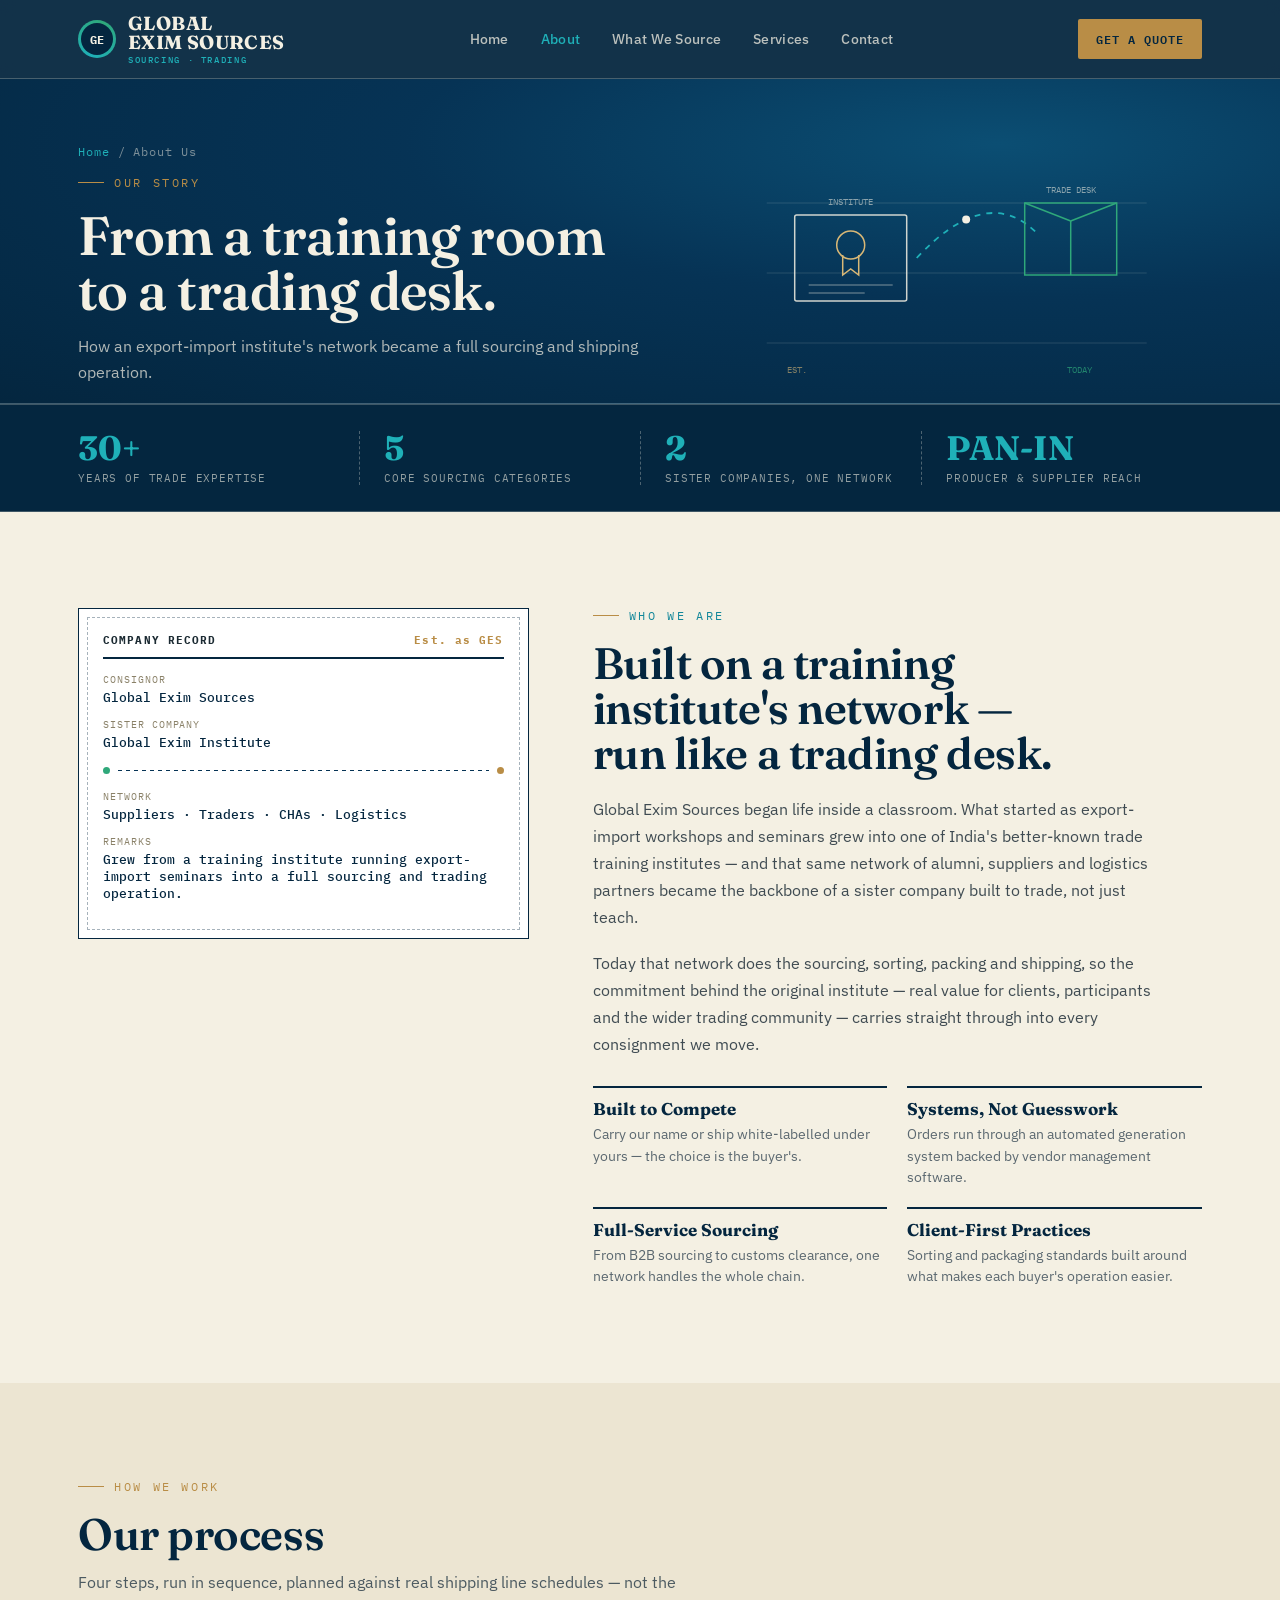
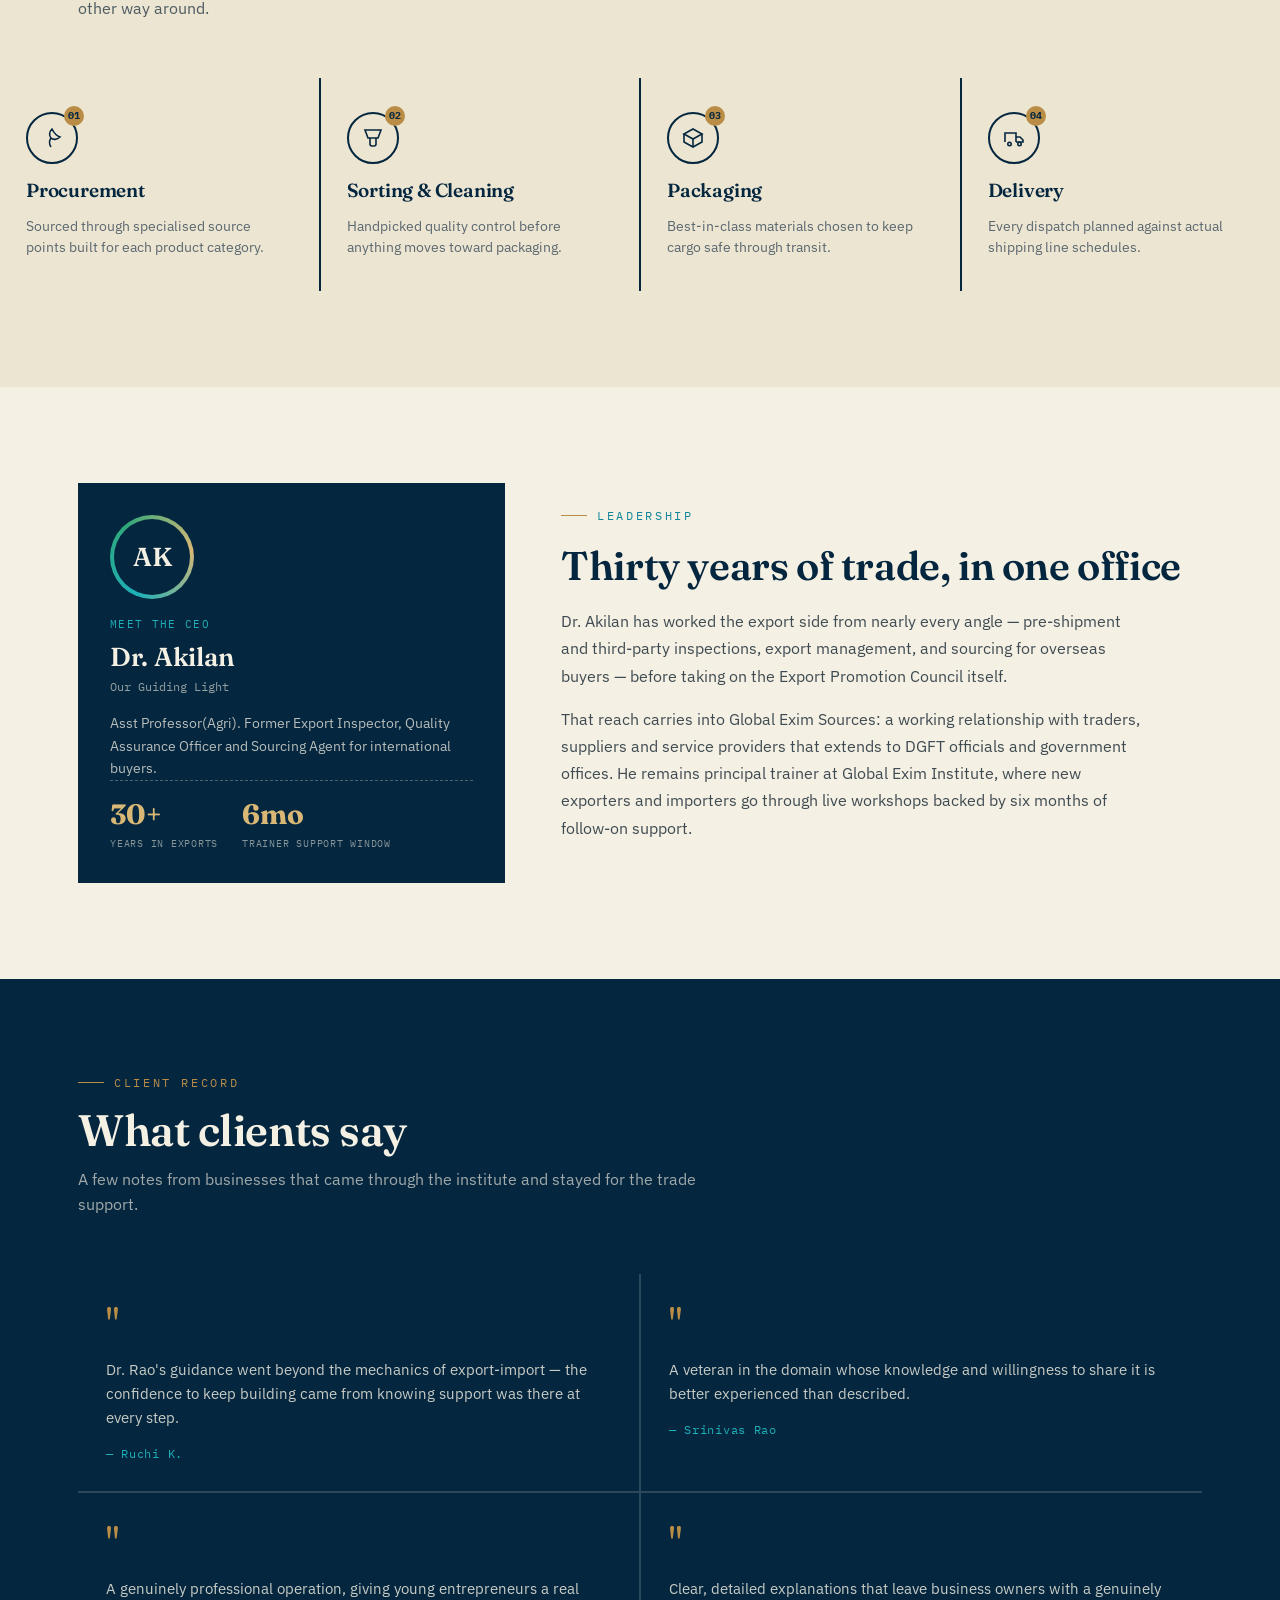
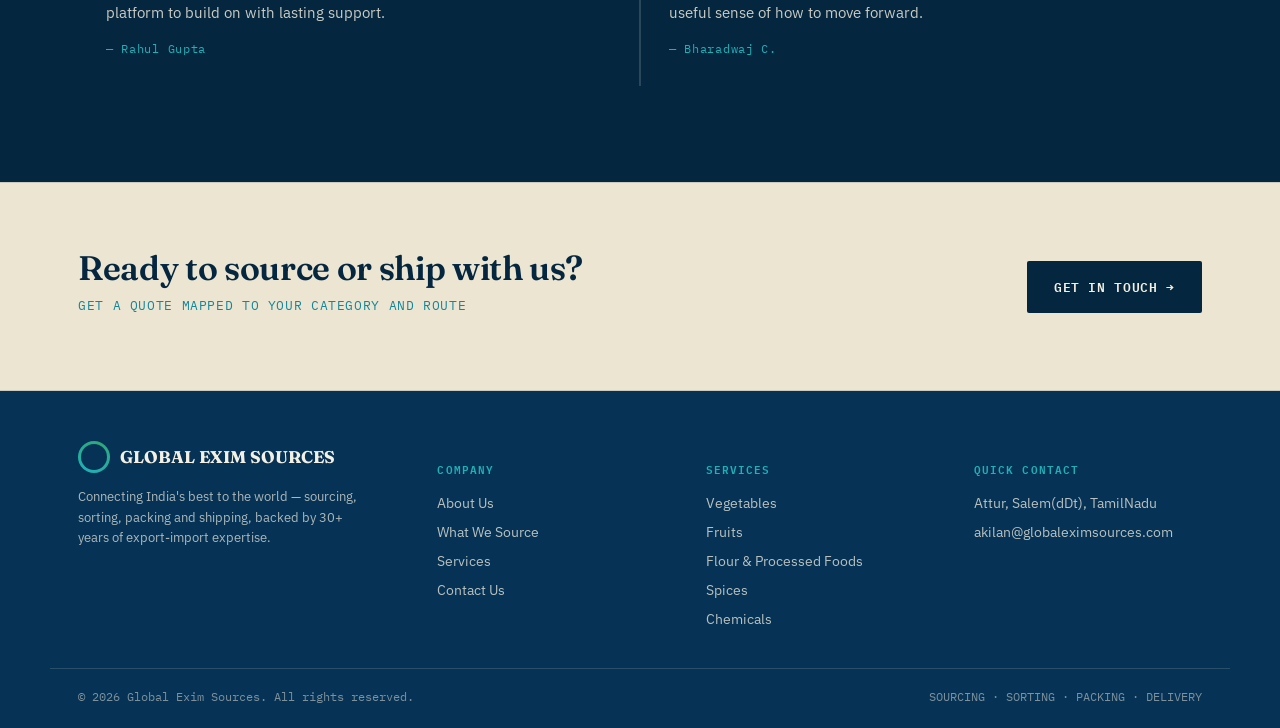
==== about.html @ b6f18cbf "NewPage WIth About Us" ====
<!DOCTYPE html>
<html lang="en">
<head>
<meta charset="UTF-8">
<meta name="viewport" content="width=device-width, initial-scale=1.0">
<title>About Us — Global Exim Sources</title>
<meta name="description" content="Global Exim Sources grew from an export-import training institute into a full sourcing and trading operation, led by Dr. Akilan.">
<link rel="icon" type="image/svg+xml" href="favicon.svg">
<link rel="preconnect" href="https://fonts.googleapis.com">
<link rel="preconnect" href="https://fonts.gstatic.com" crossorigin>
<link href="https://fonts.googleapis.com/css2?family=Fraunces:opsz,wght@9..144,500;9..144,600;9..144,700;9..144,800&family=IBM+Plex+Mono:wght@400;500;600&family=IBM+Plex+Sans:wght@400;500;600;700&display=swap" rel="stylesheet">
<link rel="stylesheet" href="style.css">
</head>
<body>

<header>
  <div class="nav">
    <a href="index.html" class="brand">
      <span class="mark"><span>GE</span></span>
      <span class="word">GLOBAL<br>EXIM SOURCES<span>Sourcing · Trading</span></span>
    </a>
    <nav class="links">
      <a href="index.html">Home</a>
      <a href="about.html" class="active">About</a>
      <a href="index.html#source">What We Source</a>
      <a href="index.html#services">Services</a>
      <a href="index.html#contact">Contact</a>
    </nav>
    <a href="index.html#contact" class="nav-cta">Get a Quote</a>
    <button class="burger" aria-label="Open menu" onclick="document.querySelector('nav.links').classList.toggle('open')">
      <span></span><span></span><span></span>
    </button>
  </div>
</header>

<section class="page-header">
  <div class="wrap">
    <div>
      <div class="crumb reveal"><a href="index.html">Home</a> / About Us</div>
      <div class="eyebrow reveal">OUR STORY</div>
      <h1 class="reveal">From a training room<br>to a trading desk.</h1>
      <p class="reveal">How an export-import institute's network became a full sourcing and shipping operation.</p>
    </div>
    <div class="page-visual reveal" style="animation-delay:.1s">
      <svg viewBox="0 0 380 260" xmlns="http://www.w3.org/2000/svg" role="img" aria-label="Illustration of an institute certificate connecting to a trade shipment">
        <g stroke="rgba(244,240,227,0.14)" stroke-width="1">
          <line x1="0" y1="60" x2="380" y2="60"/><line x1="0" y1="130" x2="380" y2="130"/><line x1="0" y1="200" x2="380" y2="200"/>
        </g>
        <!-- certificate / institute -->
        <g transform="translate(28,72)">
          <rect x="0" y="0" width="112" height="86" rx="2" fill="none" stroke="#f4f0e3" stroke-width="1.5" opacity="0.85"/>
          <circle cx="56" cy="30" r="14" fill="none" stroke="#d9b876" stroke-width="1.5"/>
          <path d="M48 40 L48 60 L56 54 L64 60 L64 40" fill="none" stroke="#d9b876" stroke-width="1.5"/>
          <line x1="14" y1="70" x2="98" y2="70" stroke="#f4f0e3" stroke-width="1" opacity="0.5"/>
          <line x1="14" y1="78" x2="70" y2="78" stroke="#f4f0e3" stroke-width="1" opacity="0.5"/>
          <text x="56" y="-10" text-anchor="middle" fill="rgba(244,240,227,0.55)" font-family="IBM Plex Mono" font-size="9">INSTITUTE</text>
        </g>
        <!-- route -->
        <path class="route-arc" d="M 150 115 Q 220 40 270 90" fill="none" stroke="#1fb0b8" stroke-width="1.8"/>
        <circle r="4" fill="#f4f0e3">
          <animateMotion dur="5s" repeatCount="indefinite" path="M 150 115 Q 220 40 270 90"/>
        </circle>
        <!-- crate / trade desk -->
        <g transform="translate(258,60)">
          <rect x="0" y="0" width="92" height="72" fill="none" stroke="#2fa87a" stroke-width="1.5"/>
          <line x1="0" y1="0" x2="46" y2="18" stroke="#2fa87a" stroke-width="1.5"/>
          <line x1="92" y1="0" x2="46" y2="18" stroke="#2fa87a" stroke-width="1.5"/>
          <line x1="46" y1="18" x2="46" y2="72" stroke="#2fa87a" stroke-width="1.5"/>
          <text x="46" y="-10" text-anchor="middle" fill="rgba(244,240,227,0.55)" font-family="IBM Plex Mono" font-size="9">TRADE DESK</text>
        </g>
        <text x="20" y="230" fill="rgba(217,184,118,0.6)" font-family="IBM Plex Mono" font-size="9">EST.</text>
        <text x="300" y="230" fill="rgba(47,168,122,0.7)" font-family="IBM Plex Mono" font-size="9">TODAY</text>
      </svg>
    </div>
  </div>
</section>

<div class="strip">
  <div class="wrap">
    <div class="item"><div class="num">30+</div><div class="label">Years of Trade Expertise</div></div>
    <div class="item"><div class="num">5</div><div class="label">Core Sourcing Categories</div></div>
    <div class="item"><div class="num">2</div><div class="label">Sister Companies, One Network</div></div>
    <div class="item"><div class="num">PAN-IN</div><div class="label">Producer &amp; Supplier Reach</div></div>
  </div>
</div>

<section class="about" id="about">
  <div class="wrap">
    <div class="waybill reveal">
      <div class="wb-top"><b>COMPANY RECORD</b><b class="no">Est. as GES</b></div>
      <div class="field"><label>Consignor</label><div class="val">Global Exim Sources</div></div>
      <div class="field"><label>Sister Company</label><div class="val">Global Exim Institute</div></div>
      <div class="route-line"><span class="dot"></span><span class="dash"></span><span class="dot" style="background:var(--brass)"></span></div>
      <div class="field"><label>Network</label><div class="val">Suppliers · Traders · CHAs · Logistics</div></div>
      <div class="field"><label>Remarks</label><div class="val">Grew from a training institute running export-import seminars into a full sourcing and trading operation.</div></div>
    </div>

    <div class="about-copy reveal" style="animation-delay:.1s">
      <div class="eyebrow" style="color:var(--teal)">WHO WE ARE</div>
      <h2>Built on a training<br>institute's network —<br>run like a trading desk.</h2>
      <p>Global Exim Sources began life inside a classroom. What started as export-import workshops and seminars grew into one of India's better-known trade training institutes — and that same network of alumni, suppliers and logistics partners became the backbone of a sister company built to trade, not just teach.</p>
      <p>Today that network does the sourcing, sorting, packing and shipping, so the commitment behind the original institute — real value for clients, participants and the wider trading community — carries straight through into every consignment we move.</p>
      <ul class="value-list">
        <li><b>Built to Compete</b><span>Carry our name or ship white-labelled under yours — the choice is the buyer's.</span></li>
        <li><b>Systems, Not Guesswork</b><span>Orders run through an automated generation system backed by vendor management software.</span></li>
        <li><b>Full-Service Sourcing</b><span>From B2B sourcing to customs clearance, one network handles the whole chain.</span></li>
        <li><b>Client-First Practices</b><span>Sorting and packaging standards built around what makes each buyer's operation easier.</span></li>
      </ul>
    </div>
  </div>
</section>

<section class="why" id="process">
  <div class="wrap" style="margin-bottom:0;">
    <div class="section-head reveal">
      <div class="eyebrow">HOW WE WORK</div>
      <h2>Our process</h2>
      <p>Four steps, run in sequence, planned against real shipping line schedules — not the other way around.</p>
    </div>
  </div>
  <div class="stamp-grid">
    <div class="stamp-card"><div class="stamp-ring"><svg viewBox="0 0 24 24" fill="none" stroke="currentColor" stroke-width="1.6"><path d="M12 3c-3 3-3 7-1 9 2 2 6 2 9-1-3-1-6-4-8-8z"/><path d="M11 12c-2 3-2 6 0 9"/></svg><span class="step-no">01</span></div><h4>Procurement</h4><p>Sourced through specialised source points built for each product category.</p></div>
    <div class="stamp-card"><div class="stamp-ring"><svg viewBox="0 0 24 24" fill="none" stroke="currentColor" stroke-width="1.6"><path d="M4 4h16l-3 8H7L4 4z"/><path d="M9 12v6a2 2 0 0 0 2 2h2a2 2 0 0 0 2-2v-6"/></svg><span class="step-no">02</span></div><h4>Sorting &amp; Cleaning</h4><p>Handpicked quality control before anything moves toward packaging.</p></div>
    <div class="stamp-card"><div class="stamp-ring"><svg viewBox="0 0 24 24" fill="none" stroke="currentColor" stroke-width="1.6"><path d="M3 8l9-5 9 5-9 5-9-5z"/><path d="M3 8v8l9 5 9-5V8"/><path d="M12 13v8"/></svg><span class="step-no">03</span></div><h4>Packaging</h4><p>Best-in-class materials chosen to keep cargo safe through transit.</p></div>
    <div class="stamp-card"><div class="stamp-ring"><svg viewBox="0 0 24 24" fill="none" stroke="currentColor" stroke-width="1.6"><path d="M3 16V7h11v9"/><path d="M14 11h4l3 3v2h-7"/><circle cx="7.5" cy="18" r="1.7"/><circle cx="17.5" cy="18" r="1.7"/></svg><span class="step-no">04</span></div><h4>Delivery</h4><p>Every dispatch planned against actual shipping line schedules.</p></div>
  </div>
</section>

<section class="leader" id="leadership">
  <div class="wrap">
    <div class="leader-card reveal">
      <div class="leader-avatar"><span>AK</span></div>
      <div class="role">Meet the CEO</div>
      <h3>Dr. Akilan</h3>
      <div class="sub">Our Guiding Light</div>
      <p style="font-size:14px;line-height:1.6;color:rgba(244,240,227,0.75);margin-bottom:0;">Asst Professor(Agri). Former Export Inspector, Quality Assurance Officer and Sourcing Agent for international buyers.</p>
      <div class="stat-row">
        <div><b>30+</b><span>Years in Exports</span></div>
        <div><b>6mo</b><span>Trainer Support Window</span></div>
      </div>
    </div>
    <div class="leader-copy reveal" style="animation-delay:.1s">
      <div class="eyebrow" style="color:var(--teal)">LEADERSHIP</div>
      <h2 style="font-size:clamp(28px,3.4vw,40px);margin-bottom:18px;">Thirty years of trade, in one office</h2>
      <p>Dr. Akilan has worked the export side from nearly every angle — pre-shipment and third-party inspections, export management, and sourcing for overseas buyers — before taking on the Export Promotion Council itself.</p>
      <p>That reach carries into Global Exim Sources: a working relationship with traders, suppliers and service providers that extends to DGFT officials and government offices. He remains principal trainer at Global Exim Institute, where new exporters and importers go through live workshops backed by six months of follow-on support.</p>
    </div>
  </div>
</section>

<section class="testimonials">
  <div class="wrap">
    <div class="section-head reveal">
      <div class="eyebrow">CLIENT RECORD</div>
      <h2>What clients say</h2>
      <p>A few notes from businesses that came through the institute and stayed for the trade support.</p>
    </div>
    <div class="testi-grid">
      <div class="testi-card reveal">
        <div class="quote-mark">"</div>
        <p>Dr. Rao's guidance went beyond the mechanics of export-import — the confidence to keep building came from knowing support was there at every step.</p>
        <div class="who">— Ruchi K.</div>
      </div>
      <div class="testi-card reveal" style="animation-delay:.05s">
        <div class="quote-mark">"</div>
        <p>A veteran in the domain whose knowledge and willingness to share it is better experienced than described.</p>
        <div class="who">— Srinivas Rao</div>
      </div>
      <div class="testi-card reveal" style="animation-delay:.1s">
        <div class="quote-mark">"</div>
        <p>A genuinely professional operation, giving young entrepreneurs a real platform to build on with lasting support.</p>
        <div class="who">— Rahul Gupta</div>
      </div>
      <div class="testi-card reveal" style="animation-delay:.15s">
        <div class="quote-mark">"</div>
        <p>Clear, detailed explanations that leave business owners with a genuinely useful sense of how to move forward.</p>
        <div class="who">— Bharadwaj C.</div>
      </div>
    </div>
  </div>
</section>

<div class="cta-band">
  <div class="wrap">
    <div>
      <h2>Ready to source or ship with us?</h2>
      <p>GET A QUOTE MAPPED TO YOUR CATEGORY AND ROUTE</p>
    </div>
    <a href="index.html#contact" class="btn btn-primary" style="background:var(--navy-ink);color:var(--paper);">Get in Touch →</a>
  </div>
</div>

<footer>
  <div class="wrap">
    <div>
      <div class="foot-brand"><span class="mark"></span><span>GLOBAL EXIM SOURCES</span></div>
      <p class="tag">Connecting India's best to the world — sourcing, sorting, packing and shipping, backed by 30+ years of export-import expertise.</p>
    </div>
    <div>
      <h5>Company</h5>
      <ul><li><a href="about.html">About Us</a></li><li><a href="index.html#source">What We Source</a></li><li><a href="index.html#services">Services</a></li><li><a href="index.html#contact">Contact Us</a></li></ul>
    </div>
    <div>
      <h5>Services</h5>
      <ul><li><a href="index.html#services">Vegetables</a></li><li><a href="index.html#services">Fruits</a></li><li><a href="index.html#services">Flour &amp; Processed Foods</a></li><li><a href="index.html#services">Spices</a></li><li><a href="index.html#services">Chemicals</a></li></ul>
    </div>
    <div>
      <h5>Quick Contact</h5>
      <ul><li><a href="index.html#contact">Attur, Salem(dDt), TamilNadu</a></li><li><a href="index.html#contact">akilan@globaleximsources.com</a></li></ul>
    </div>
  </div>
  <div class="foot-bottom">
    <span>© 2026 Global Exim Sources. All rights reserved.</span>
    <span>SOURCING · SORTING · PACKING · DELIVERY</span>
  </div>
</footer>

<script>
  const io = new IntersectionObserver((entries)=>{
    entries.forEach(e=>{
      if(e.isIntersecting){ e.target.style.animationPlayState='running'; io.unobserve(e.target); }
    });
  },{threshold:0.15});
  document.querySelectorAll('.section-head, .ledger-row, .stamp-card, .testi-card').forEach(el=>{
    el.classList.add('reveal');
    el.style.animationPlayState='paused';
    io.observe(el);
  });
</script>

</body>
</html>
---- style.css ----
:root{
  --navy-ink:#04263f;
  --navy:#063355;
  --navy-2:#0a4066;
  --teal:#12879a;
  --teal-bright:#1fb0b8;
  --sea-green:#2fa87a;
  --paper:#f4f0e3;
  --paper-2:#ece5d2;
  --brass:#b98d46;
  --brass-light:#d9b876;
  --ink:#1c2b33;
  --line:rgba(4,38,63,0.14);
  --line-light:rgba(244,240,227,0.24);
  --max:1180px;
  --radius:2px;
}
*{box-sizing:border-box;}
html{scroll-behavior:smooth;}
body{
  margin:0;
  background:var(--paper);
  color:var(--ink);
  font-family:'IBM Plex Sans', sans-serif;
  -webkit-font-smoothing:antialiased;
}
h1,h2,h3,h4{
  font-family:'Fraunces', serif;
  font-optical-sizing:auto;
  text-transform:none;
  letter-spacing:-0.01em;
  margin:0;
  font-weight:600;
  color:var(--navy-ink);
}
.mono{font-family:'IBM Plex Mono', monospace;}
a{color:inherit;text-decoration:none;}
img{max-width:100%;display:block;}
.wrap{max-width:var(--max);margin:0 auto;padding:0 28px;}
.eyebrow{
  font-family:'IBM Plex Mono', monospace;
  font-size:12px;
  letter-spacing:0.22em;
  text-transform:uppercase;
  color:var(--brass);
  display:flex;
  align-items:center;
  gap:10px;
  margin-bottom:18px;
}
.eyebrow::before{content:"";width:26px;height:1px;background:var(--brass);display:inline-block;}
:focus-visible{outline:2px solid var(--brass);outline-offset:3px;}

/* ================= NAV ================= */
header{
  position:sticky;top:0;z-index:100;
  background:rgba(4,38,63,0.94);
  backdrop-filter:blur(8px);
  border-bottom:1px solid var(--line-light);
}
.nav{
  max-width:var(--max);margin:0 auto;padding:14px 28px;
  display:flex;align-items:center;justify-content:space-between;
  gap:24px;
}
.brand{display:flex;align-items:center;gap:12px;color:var(--paper);}
.brand .mark{
  width:38px;height:38px;border-radius:50%;flex:none;
  background:conic-gradient(from 200deg, var(--teal-bright), var(--sea-green), var(--teal-bright));
  display:flex;align-items:center;justify-content:center;
  position:relative;
}
.brand .mark::after{
  content:"";position:absolute;inset:3px;border-radius:50%;background:var(--navy-ink);
}
.brand .mark span{position:relative;z-index:1;font-family:'IBM Plex Mono';font-weight:700;font-size:12px;color:var(--paper);}
.brand .word{font-family:'Fraunces';font-weight:700;font-size:19px;letter-spacing:0.02em;line-height:1;}
.brand .word span{display:block;font-family:'IBM Plex Mono';font-size:9px;letter-spacing:0.18em;color:var(--teal-bright);font-weight:500;margin-top:3px;text-transform:uppercase;}
nav.links{display:flex;gap:32px;}
nav.links a{
  color:var(--paper);opacity:0.75;font-size:14px;font-weight:500;
  letter-spacing:0.02em;
  transition:opacity .2s;
}
nav.links a:hover,nav.links a.active{opacity:1;}
nav.links a.active{color:var(--teal-bright);}
.nav-cta{
  background:var(--brass);color:var(--navy-ink);
  font-family:'IBM Plex Mono';font-size:12px;font-weight:600;
  letter-spacing:0.08em;text-transform:uppercase;
  padding:10px 18px;border-radius:var(--radius);
  white-space:nowrap;
  transition:background .2s;
}
.nav-cta:hover{background:var(--brass-light);}
.burger{display:none;flex-direction:column;gap:5px;background:none;border:none;cursor:pointer;padding:6px;}
.burger span{width:22px;height:2px;background:var(--paper);display:block;}

/* ================= HERO ================= */
.hero{
  background:radial-gradient(ellipse at 78% 20%, #0b4e73 0%, var(--navy) 42%, var(--navy-ink) 100%);
  color:var(--paper);
  padding:88px 0 0;
  position:relative;
  overflow:hidden;
}
.hero .wrap{
  display:grid;grid-template-columns:1.05fr 0.95fr;gap:40px;
  align-items:center;
  padding-bottom:70px;
}
.hero h1{
  color:var(--paper);
  font-size:clamp(36px,4.8vw,62px);
  line-height:1.0;
  margin-bottom:22px;
}
.hero h1 .accent{color:var(--teal-bright);}
.hero p.lead{
  font-size:17px;line-height:1.65;color:rgba(244,240,227,0.78);
  max-width:500px;margin-bottom:34px;
}
.btn-row{display:flex;gap:16px;flex-wrap:wrap;}
.btn{
  padding:14px 26px;border-radius:var(--radius);
  font-family:'IBM Plex Mono';font-size:13px;font-weight:600;
  letter-spacing:0.05em;text-transform:uppercase;
  display:inline-flex;align-items:center;gap:10px;
  transition:transform .2s, background .2s, border-color .2s;
  border:1px solid transparent;
}
.btn-primary{background:var(--brass);color:var(--navy-ink);}
.btn-primary:hover{background:var(--brass-light);transform:translateY(-2px);}
.btn-ghost{border-color:rgba(244,240,227,0.4);color:var(--paper);}
.btn-ghost:hover{border-color:var(--teal-bright);color:var(--teal-bright);transform:translateY(-2px);}

.hero-visual{position:relative;height:500px;}
.globe-svg{width:100%;height:100%;display:block;}
.manifest-card{
  position:absolute;left:6px;bottom:0;
  width:264px;background:var(--paper);color:var(--navy-ink);
  border:1px solid var(--navy-ink);
  padding:18px 20px 20px;
  box-shadow:10px 10px 0 rgba(0,0,0,0.18);
  transform:rotate(-2deg);
  z-index:2;
}
.manifest-card .mc-head{
  display:flex;justify-content:space-between;align-items:baseline;
  border-bottom:1px dashed var(--navy-ink);padding-bottom:8px;margin-bottom:10px;
}
.manifest-card .mc-head b{font-family:'IBM Plex Mono';font-size:10px;letter-spacing:0.1em;}
.manifest-card .mc-head span{font-family:'IBM Plex Mono';font-size:10px;color:var(--teal);}
.manifest-card .mc-row{
  display:flex;justify-content:space-between;align-items:baseline;gap:12px;
  font-family:'IBM Plex Mono';font-size:10.5px;padding:4px 0;color:#3a4a52;
}
.manifest-card .mc-row span{flex:0 0 auto;white-space:nowrap;}
.manifest-card .mc-row b{color:var(--navy-ink);text-align:right;white-space:nowrap;overflow:hidden;text-overflow:ellipsis;}
.manifest-card .stamp{
  position:absolute;top:-18px;right:-16px;
  width:50px;height:50px;border-radius:50%;
  background:var(--paper);
  border:2px solid var(--sea-green);color:var(--sea-green);
  display:flex;align-items:center;justify-content:center;
  font-family:'IBM Plex Mono';font-size:7.5px;font-weight:700;
  letter-spacing:0.04em;text-align:center;line-height:1.15;
  transform:rotate(12deg);
  box-shadow:0 3px 6px rgba(0,0,0,0.22);
  z-index:3;
}

/* ================= PAGE HEADER (sub-pages) ================= */
.page-header{
  background:radial-gradient(ellipse at 78% 20%, #0b4e73 0%, var(--navy) 42%, var(--navy-ink) 100%);
  color:var(--paper);
  padding:64px 0 0;
  border-bottom:1px solid var(--line-light);
  overflow:hidden;
}
.page-header .wrap{
  display:grid;grid-template-columns:1.1fr 0.9fr;gap:32px;
  align-items:center;padding-bottom:0;
}
.page-header h1{
  color:var(--paper);
  font-size:clamp(34px,4.4vw,54px);
  line-height:1.02;
  margin-bottom:14px;
}
.page-header p{
  font-size:16px;color:rgba(244,240,227,0.72);max-width:560px;line-height:1.6;
}
.crumb{
  font-family:'IBM Plex Mono';font-size:11.5px;letter-spacing:0.08em;
  color:rgba(244,240,227,0.5);margin-bottom:16px;
}
.crumb a{color:var(--teal-bright);}
.page-visual{width:100%;height:260px;align-self:end;}
.page-visual svg{width:100%;height:100%;}

/* ================= MANIFEST STRIP ================= */
.strip{
  background:var(--navy-ink);
  border-top:1px solid var(--line-light);
  border-bottom:1px solid var(--line-light);
}
.strip .wrap{
  display:grid;grid-template-columns:repeat(4,1fr);
  padding:26px 28px;
}
.strip .item{
  padding:0 24px;border-left:1px dashed rgba(244,240,227,0.3);
  color:var(--paper);
}
.strip .item:first-child{border-left:none;padding-left:0;}
.strip .num{
  font-family:'Fraunces';font-size:34px;font-weight:700;
  color:var(--teal-bright);line-height:1;
}
.strip .label{
  font-family:'IBM Plex Mono';font-size:10.5px;letter-spacing:0.08em;
  text-transform:uppercase;color:rgba(244,240,227,0.6);margin-top:6px;
}

/* ================= SECTION generic ================= */
section{padding:96px 0;}
.section-head{max-width:640px;margin-bottom:56px;}
.section-head h2{font-size:clamp(30px,3.6vw,44px);line-height:1.02;}
.section-head p{font-size:16px;color:#4c5a61;margin-top:14px;line-height:1.6;}

/* ================= ABOUT ================= */
.about{background:var(--paper);}
.about .wrap{display:grid;grid-template-columns:0.85fr 1.15fr;gap:64px;align-items:start;}
.waybill{
  background:#fff;border:1px solid var(--navy-ink);padding:24px;
  position:relative;
}
.waybill::before{
  content:"";position:absolute;inset:8px;border:1px dashed rgba(4,38,63,0.35);pointer-events:none;
}
.waybill .wb-top{
  display:flex;justify-content:space-between;border-bottom:2px solid var(--navy-ink);
  padding-bottom:10px;margin-bottom:14px;
}
.waybill .wb-top b{font-family:'IBM Plex Mono';font-size:11px;letter-spacing:0.1em;}
.waybill .wb-top .no{color:var(--brass);}
.waybill .field{margin-bottom:12px;}
.waybill .field label{
  display:block;font-family:'IBM Plex Mono';font-size:9.5px;letter-spacing:0.1em;
  text-transform:uppercase;color:#8a8168;margin-bottom:3px;
}
.waybill .field .val{font-family:'IBM Plex Mono';font-size:13px;color:var(--navy-ink);font-weight:500;}
.waybill .route-line{
  display:flex;align-items:center;gap:8px;margin:16px 0;
  font-family:'IBM Plex Mono';font-size:12px;color:var(--navy);
}
.waybill .route-line .dot{width:7px;height:7px;border-radius:50%;background:var(--sea-green);}
.waybill .route-line .dash{flex:1;height:1px;background:repeating-linear-gradient(90deg,var(--navy) 0 4px,transparent 4px 8px);}

.about-copy h2{font-size:clamp(30px,3.6vw,44px);margin-bottom:20px;line-height:1.02;}
.about-copy p{font-size:16px;line-height:1.7;color:#3f4b52;margin-bottom:18px;max-width:580px;}
.value-list{list-style:none;margin:28px 0 0;padding:0;display:grid;grid-template-columns:1fr 1fr;gap:20px;}
.value-list li{
  border-top:2px solid var(--navy-ink);padding-top:10px;
}
.value-list li b{display:block;font-family:'Fraunces';font-size:17px;color:var(--navy-ink);margin-bottom:4px;}
.value-list li span{font-size:13.5px;color:#5b6870;line-height:1.5;}

/* ================= SOURCING TABLE ================= */
.lanes{background:var(--paper);}
.lanes .wrap{display:grid;grid-template-columns:1fr 1fr;gap:56px;align-items:center;}
.lane-map{background:var(--navy);border:1px solid var(--navy-ink);padding:20px;}
.schedule{border-collapse:collapse;width:100%;}
.schedule th{
  text-align:left;font-family:'IBM Plex Mono';font-size:10px;letter-spacing:0.1em;
  text-transform:uppercase;color:#8a8168;padding:0 0 10px;border-bottom:2px solid var(--navy-ink);
}
.schedule td{
  font-family:'IBM Plex Mono';font-size:12.5px;padding:12px 0;
  border-bottom:1px dashed var(--line);color:var(--navy-ink);
}
.schedule td.port{font-weight:600;}
.schedule td.status{color:var(--sea-green);}
.schedule td.status.import{color:var(--brass);}

/* ================= SERVICES (manifest ledger) ================= */
.services{background:var(--navy-ink);color:var(--paper);}
.services .section-head h2{color:var(--paper);}
.services .section-head p{color:rgba(244,240,227,0.65);}
.ledger{border-top:1px solid rgba(244,240,227,0.25);}
.ledger-row{
  display:grid;grid-template-columns:110px 1fr 1.3fr 90px;
  gap:20px;align-items:center;
  padding:26px 4px;
  border-bottom:1px solid rgba(244,240,227,0.16);
  transition:background .2s;
}
.ledger-row:hover{background:rgba(244,240,227,0.04);}
.ledger-row .lane{
  font-family:'IBM Plex Mono';font-size:12px;color:var(--teal-bright);letter-spacing:0.05em;
}
.ledger-row h3{font-size:23px;color:var(--paper);font-weight:600;letter-spacing:0.01em;}
.ledger-row p{font-size:14px;color:rgba(244,240,227,0.6);line-height:1.55;margin:0;}
.ledger-row .arrow{
  font-family:'IBM Plex Mono';font-size:12px;color:var(--brass-light);
  justify-self:end;display:flex;align-items:center;gap:6px;
}

/* ================= PROCESS / WHY (stamps) ================= */
.why{background:var(--paper-2);}
.stamp-grid{display:grid;grid-template-columns:repeat(4,1fr);gap:2px;background:var(--navy-ink);}
.stamp-card{
  background:var(--paper-2);padding:34px 26px;min-height:180px;
  display:flex;flex-direction:column;gap:14px;
}
.stamp-ring{
  width:52px;height:52px;border-radius:50%;border:2px solid var(--navy-ink);
  display:flex;align-items:center;justify-content:center;
  position:relative;color:var(--navy-ink);
}
.stamp-ring svg{width:24px;height:24px;}
.stamp-ring .step-no{
  position:absolute;top:-8px;right:-8px;width:20px;height:20px;border-radius:50%;
  background:var(--brass);color:var(--navy-ink);
  font-family:'IBM Plex Mono';font-weight:700;font-size:10px;
  display:flex;align-items:center;justify-content:center;
}
.stamp-card h4{font-size:19px;font-weight:600;color:var(--navy-ink);}
.stamp-card p{font-size:13.5px;color:#5b6870;line-height:1.55;margin:0;}

/* ================= LEADERSHIP ================= */
.leader{background:var(--paper);}
.leader .wrap{display:grid;grid-template-columns:0.8fr 1.2fr;gap:56px;align-items:center;}
.leader-card{
  background:var(--navy-ink);color:var(--paper);padding:32px;position:relative;
}
.leader-avatar{
  width:84px;height:84px;border-radius:50%;
  background:conic-gradient(from 200deg, var(--teal-bright), var(--sea-green), var(--brass-light), var(--teal-bright));
  display:flex;align-items:center;justify-content:center;
  margin-bottom:18px;position:relative;
}
.leader-avatar::after{
  content:"";position:absolute;inset:4px;border-radius:50%;background:var(--navy-ink);
}
.leader-avatar span{
  position:relative;z-index:1;font-family:'Fraunces';font-size:26px;font-weight:600;color:var(--paper);
}
.leader-card .role{
  font-family:'IBM Plex Mono';font-size:11px;letter-spacing:0.12em;text-transform:uppercase;
  color:var(--teal-bright);margin-bottom:10px;
}
.leader-card h3{color:var(--paper);font-size:26px;margin-bottom:6px;}
.leader-card .sub{font-family:'IBM Plex Mono';font-size:12px;color:rgba(244,240,227,0.6);margin-bottom:18px;}
.leader-card .stat-row{display:flex;gap:24px;border-top:1px dashed rgba(244,240,227,0.3);padding-top:16px;}
.leader-card .stat-row div b{display:block;font-family:'Fraunces';font-size:28px;color:var(--brass-light);}
.leader-card .stat-row div span{font-family:'IBM Plex Mono';font-size:9.5px;letter-spacing:0.08em;text-transform:uppercase;color:rgba(244,240,227,0.55);}
.leader-copy p{font-size:16px;line-height:1.7;color:#3f4b52;margin-bottom:16px;max-width:580px;}

/* ================= TESTIMONIALS ================= */
.testimonials{background:var(--navy-ink);color:var(--paper);}
.testimonials .section-head h2{color:var(--paper);}
.testimonials .section-head p{color:rgba(244,240,227,0.65);}
.testi-grid{display:grid;grid-template-columns:repeat(2,1fr);gap:2px;background:rgba(244,240,227,0.16);}
.testi-card{background:var(--navy-ink);padding:30px 28px;}
.testi-card .quote-mark{font-family:'Fraunces';font-size:40px;color:var(--brass);line-height:1;margin-bottom:10px;}
.testi-card p{font-size:14.5px;line-height:1.65;color:rgba(244,240,227,0.82);margin-bottom:16px;}
.testi-card .who{font-family:'IBM Plex Mono';font-size:11.5px;letter-spacing:0.06em;color:var(--teal-bright);}

/* ================= CTA BAND ================= */
.cta-band{
  background:var(--paper-2);
  border-top:1px solid var(--line);border-bottom:1px solid var(--line);
  padding:64px 0;
}
.cta-band .wrap{
  display:flex;justify-content:space-between;align-items:center;gap:24px;flex-wrap:wrap;
}
.cta-band h2{font-size:clamp(24px,2.8vw,34px);max-width:520px;}
.cta-band p{font-family:'IBM Plex Mono';font-size:12.5px;color:var(--teal);letter-spacing:0.05em;margin-top:8px;}

/* ================= CONTACT ================= */
.contact{background:var(--navy-ink);color:var(--paper);}
.contact .section-head h2{color:var(--paper);}
.contact .section-head p{color:rgba(244,240,227,0.65);}
.contact .wrap{display:grid;grid-template-columns:0.85fr 1.15fr;gap:56px;}
.contact-info .ci-block{margin-bottom:28px;}
.contact-info .ci-block b{
  display:block;font-family:'IBM Plex Mono';font-size:10.5px;letter-spacing:0.1em;
  text-transform:uppercase;color:var(--teal-bright);margin-bottom:8px;
}
.contact-info .ci-block div{font-size:16px;color:var(--paper);line-height:1.6;}
.contact-info .socials{display:flex;gap:14px;margin-top:8px;}
.contact-info .socials a{
  width:38px;height:38px;border:1px solid rgba(244,240,227,0.35);border-radius:50%;
  display:flex;align-items:center;justify-content:center;font-size:14px;
  transition:border-color .2s, color .2s;color:var(--paper);
}
.contact-info .socials a:hover{border-color:var(--teal-bright);color:var(--teal-bright);}

form.form-manifest{
  background:var(--paper);color:var(--navy-ink);padding:32px;
  border:1px solid rgba(244,240,227,0.3);
}
form.form-manifest .form-head{
  display:flex;justify-content:space-between;border-bottom:2px solid var(--navy-ink);
  padding-bottom:12px;margin-bottom:20px;
}
form.form-manifest .form-head b{font-family:'IBM Plex Mono';font-size:11px;letter-spacing:0.1em;}
form.form-manifest .form-head span{font-family:'IBM Plex Mono';font-size:11px;color:var(--brass);}
.grid-2{display:grid;grid-template-columns:1fr 1fr;gap:16px;}
.field-group{margin-bottom:16px;}
.field-group label{
  display:block;font-family:'IBM Plex Mono';font-size:10px;letter-spacing:0.1em;
  text-transform:uppercase;color:#8a8168;margin-bottom:6px;
}
.field-group input,.field-group textarea{
  width:100%;border:none;border-bottom:1px solid rgba(4,38,63,0.35);
  background:transparent;font-family:'IBM Plex Sans';font-size:14.5px;
  padding:8px 2px;color:var(--navy-ink);
}
.field-group input:focus,.field-group textarea:focus{
  outline:none;border-bottom-color:var(--brass);
}
.field-group textarea{resize:vertical;min-height:80px;}
.submit-btn{
  margin-top:8px;background:var(--navy-ink);color:var(--paper);
  padding:14px 30px;border:none;font-family:'IBM Plex Mono';font-size:13px;
  font-weight:600;letter-spacing:0.08em;text-transform:uppercase;cursor:pointer;
  transition:background .2s;
}
.submit-btn:hover{background:var(--navy-2);}

/* ================= FOOTER ================= */
footer{background:var(--navy);color:rgba(244,240,227,0.7);padding:50px 0 24px;}
footer .wrap{display:grid;grid-template-columns:1.4fr 1fr 1fr 1fr;gap:40px;}
.foot-brand{display:flex;align-items:center;gap:10px;margin-bottom:14px;}
.foot-brand .mark{
  width:32px;height:32px;border-radius:50%;flex:none;
  background:conic-gradient(from 200deg, var(--teal-bright), var(--sea-green), var(--teal-bright));
  position:relative;
}
.foot-brand .mark::after{content:"";position:absolute;inset:3px;border-radius:50%;background:var(--navy);}
.foot-brand span{font-family:'Fraunces';font-weight:700;font-size:17px;color:var(--paper);}
footer p.tag{font-size:13px;max-width:280px;line-height:1.6;}
footer h5{
  font-family:'IBM Plex Mono';font-size:11px;letter-spacing:0.1em;text-transform:uppercase;
  color:var(--teal-bright);margin-bottom:14px;font-weight:600;
}
footer ul{list-style:none;margin:0;padding:0;display:flex;flex-direction:column;gap:9px;}
footer ul a{font-size:14px;color:rgba(244,240,227,0.75);transition:color .2s;}
footer ul a:hover{color:var(--paper);}
.foot-bottom{
  max-width:var(--max);margin:40px auto 0;padding:20px 28px 0;
  border-top:1px solid rgba(244,240,227,0.15);
  display:flex;justify-content:space-between;font-family:'IBM Plex Mono';font-size:11.5px;
  color:rgba(244,240,227,0.5);flex-wrap:wrap;gap:10px;
}

/* ================= MOTION ================= */
@keyframes dash{to{stroke-dashoffset:-200;}}
.route-arc{stroke-dasharray:6 6;animation:dash 8s linear infinite;}
@keyframes spin-slow{to{transform:rotate(360deg);}}
.globe-ring{transform-origin:center;animation:spin-slow 60s linear infinite;}
@keyframes fadeUp{from{opacity:0;transform:translateY(16px);}to{opacity:1;transform:translateY(0);}}
.reveal{animation:fadeUp .7s ease both;}

@media (prefers-reduced-motion: reduce){
  .route-arc,.globe-ring{animation:none;}
  html{scroll-behavior:auto;}
}

/* ================= RESPONSIVE ================= */
@media (max-width:980px){
  nav.links{
    display:flex;flex-direction:column;
    position:absolute;top:100%;left:0;right:0;
    background:var(--navy-ink);
    padding:0 28px;gap:18px;
    border-top:1px solid transparent;
    max-height:0;opacity:0;overflow:hidden;
    transform:translateY(-8px);
    visibility:hidden;
    transition:max-height .32s ease, opacity .22s ease, transform .28s ease, padding .32s ease, border-color .32s ease, visibility 0s linear .32s;
  }
  nav.links.open{
    max-height:340px;opacity:1;
    padding:20px 28px;
    border-top-color:rgba(244,240,227,0.15);
    transform:translateY(0);
    visibility:visible;
    transition:max-height .32s ease, opacity .28s ease .04s, transform .32s ease, padding .32s ease, border-color 0s, visibility 0s;
  }
  .burger{display:flex;}
  .page-header .wrap{grid-template-columns:1fr;padding-bottom:24px;}
  .page-visual{height:180px;order:-1;}
  .hero .wrap{grid-template-columns:1fr;padding-bottom:50px;}
  .hero-visual{height:420px;order:-1;margin-bottom:20px;}
  .manifest-card{left:0;width:240px;}
  .strip .wrap{grid-template-columns:1fr 1fr;row-gap:22px;}
  .strip .item:nth-child(3){border-left:none;padding-left:0;}
  .about .wrap{grid-template-columns:1fr;gap:40px;}
  .value-list{grid-template-columns:1fr;}
  .ledger-row{grid-template-columns:70px 1fr;grid-template-areas:"lane lane" "title title" "desc desc" "arrow arrow";row-gap:8px;}
  .ledger-row .lane{grid-area:lane;}
  .ledger-row h3{grid-area:title;}
  .ledger-row p{grid-area:desc;}
  .ledger-row .arrow{grid-area:arrow;justify-self:start;}
  .lanes .wrap{grid-template-columns:1fr;}
  .stamp-grid{grid-template-columns:1fr 1fr;}
  .leader .wrap{grid-template-columns:1fr;}
  .testi-grid{grid-template-columns:1fr;}
  .contact .wrap{grid-template-columns:1fr;}
  .grid-2{grid-template-columns:1fr;}
  footer .wrap{grid-template-columns:1fr 1fr;}
  .cta-band .wrap{flex-direction:column;align-items:flex-start;}
}
@media (max-width:560px){
  .strip .wrap{grid-template-columns:1fr;}
  .strip .item{border-left:none;padding-left:0;border-top:1px dashed rgba(244,240,227,0.3);padding-top:16px;}
  .strip .item:first-child{border-top:none;padding-top:0;}
  .stamp-grid{grid-template-columns:1fr;}
  footer .wrap{grid-template-columns:1fr;}
}
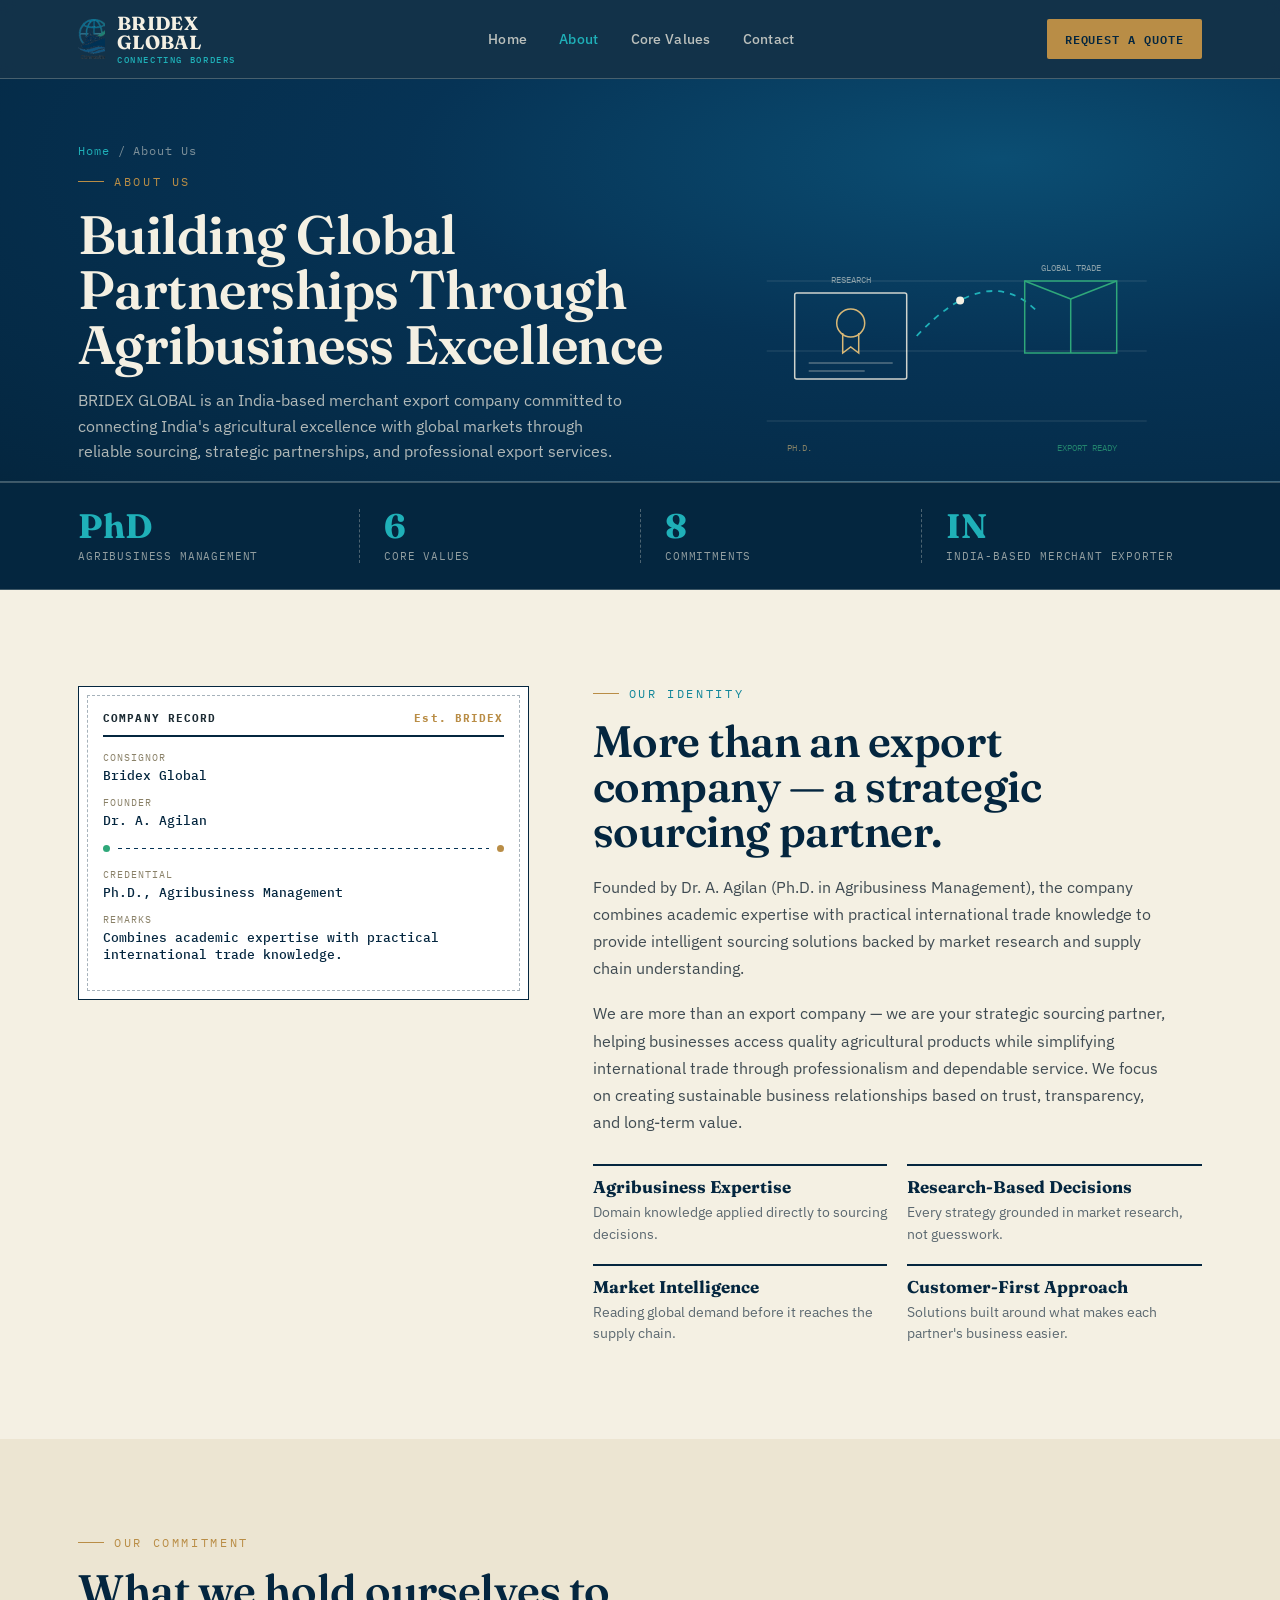
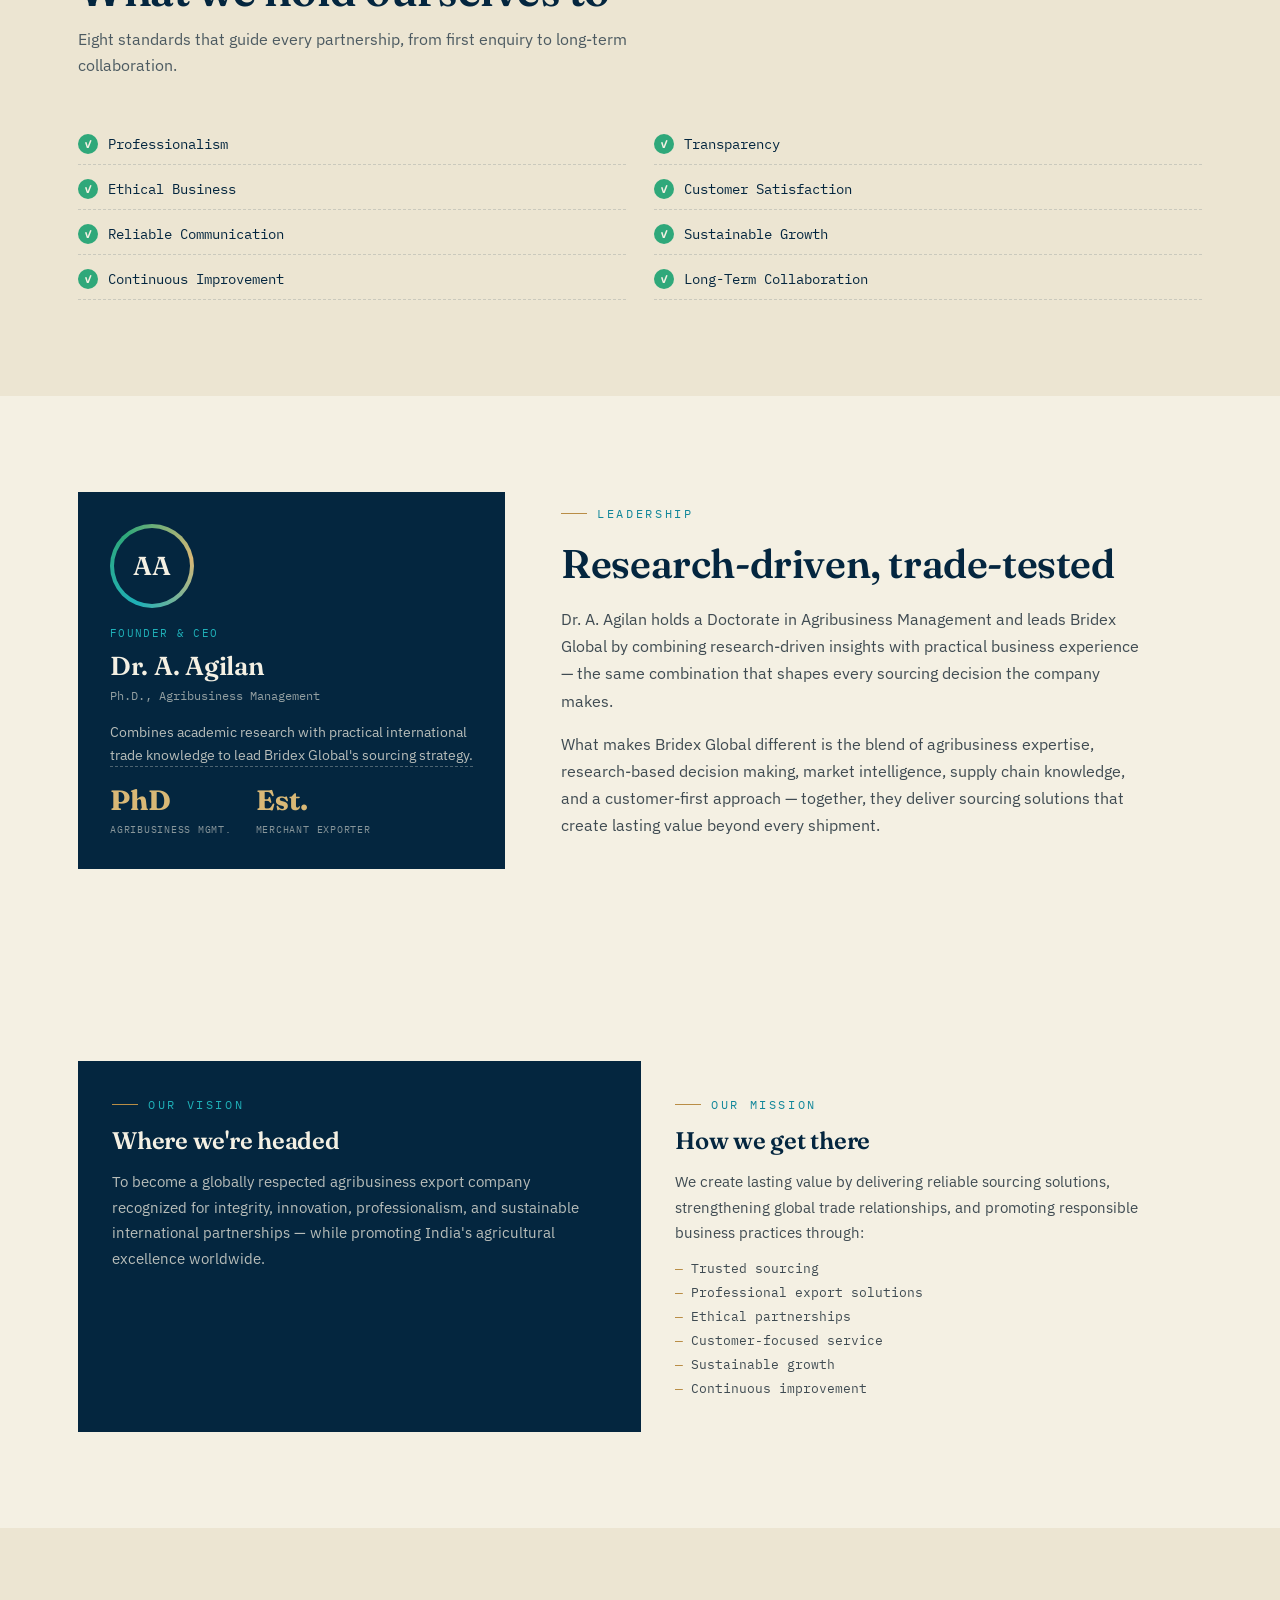
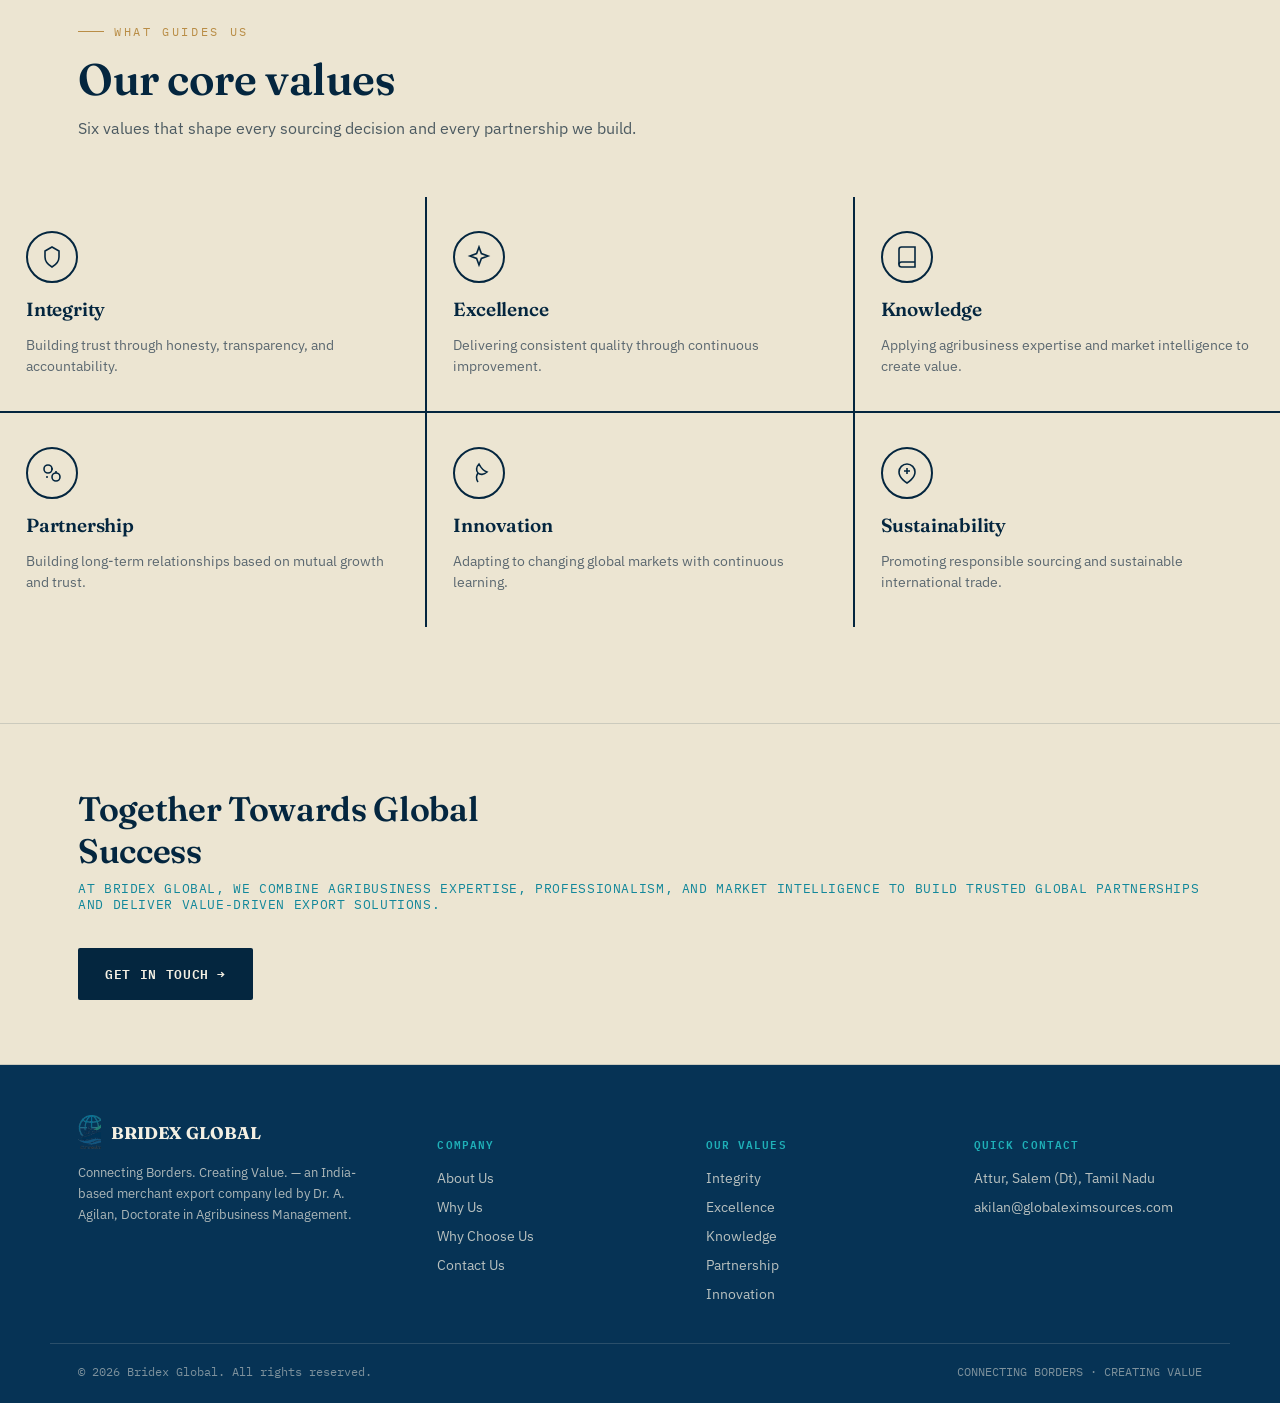
==== commit 564a23a9: "DocCOntent Updated" ====
--- a/about.html
+++ b/about.html
@@ -3,8 +3,8 @@
 <head>
 <meta charset="UTF-8">
 <meta name="viewport" content="width=device-width, initial-scale=1.0">
-<title>About Us — Global Exim Sources</title>
-<meta name="description" content="Global Exim Sources grew from an export-import training institute into a full sourcing and trading operation, led by Dr. Akilan.">
+<title>About Us — Bridex Global</title>
+<meta name="description" content="Bridex Global is an India-based merchant export company committed to connecting India's agricultural excellence with global markets, founded by Dr. A. Agilan, Ph.D. in Agribusiness Management.">
 <link rel="icon" type="image/svg+xml" href="favicon.svg">
 <link rel="preconnect" href="https://fonts.googleapis.com">
 <link rel="preconnect" href="https://fonts.gstatic.com" crossorigin>
@@ -16,17 +16,16 @@
 <header>
   <div class="nav">
     <a href="index.html" class="brand">
-      <span class="mark"><span>GE</span></span>
-      <span class="word">GLOBAL<br>EXIM SOURCES<span>Sourcing · Trading</span></span>
+      <img src="[data-uri]" alt="Bridex Global">
+      <span class="word">BRIDEX<br>GLOBAL<span>Connecting Borders</span></span>
     </a>
     <nav class="links">
       <a href="index.html">Home</a>
       <a href="about.html" class="active">About</a>
-      <a href="index.html#source">What We Source</a>
-      <a href="index.html#services">Services</a>
+      <a href="about.html#values">Core Values</a>
       <a href="index.html#contact">Contact</a>
     </nav>
-    <a href="index.html#contact" class="nav-cta">Get a Quote</a>
+    <a href="index.html#contact" class="nav-cta">Request a Quote</a>
     <button class="burger" aria-label="Open menu" onclick="document.querySelector('nav.links').classList.toggle('open')">
       <span></span><span></span><span></span>
     </button>
@@ -37,23 +36,23 @@
   <div class="wrap">
     <div>
       <div class="crumb reveal"><a href="index.html">Home</a> / About Us</div>
-      <div class="eyebrow reveal">OUR STORY</div>
-      <h1 class="reveal">From a training room<br>to a trading desk.</h1>
-      <p class="reveal">How an export-import institute's network became a full sourcing and shipping operation.</p>
+      <div class="eyebrow reveal">ABOUT US</div>
+      <h1 class="reveal">Building Global Partnerships Through Agribusiness Excellence</h1>
+      <p class="reveal">BRIDEX GLOBAL is an India-based merchant export company committed to connecting India's agricultural excellence with global markets through reliable sourcing, strategic partnerships, and professional export services.</p>
     </div>
     <div class="page-visual reveal" style="animation-delay:.1s">
-      <svg viewBox="0 0 380 260" xmlns="http://www.w3.org/2000/svg" role="img" aria-label="Illustration of an institute certificate connecting to a trade shipment">
+      <svg viewBox="0 0 380 260" xmlns="http://www.w3.org/2000/svg" role="img" aria-label="Illustration of agribusiness research connecting to global trade">
         <g stroke="rgba(244,240,227,0.14)" stroke-width="1">
           <line x1="0" y1="60" x2="380" y2="60"/><line x1="0" y1="130" x2="380" y2="130"/><line x1="0" y1="200" x2="380" y2="200"/>
         </g>
-        <!-- certificate / institute -->
+        <!-- research / doctorate -->
         <g transform="translate(28,72)">
           <rect x="0" y="0" width="112" height="86" rx="2" fill="none" stroke="#f4f0e3" stroke-width="1.5" opacity="0.85"/>
           <circle cx="56" cy="30" r="14" fill="none" stroke="#d9b876" stroke-width="1.5"/>
           <path d="M48 40 L48 60 L56 54 L64 60 L64 40" fill="none" stroke="#d9b876" stroke-width="1.5"/>
           <line x1="14" y1="70" x2="98" y2="70" stroke="#f4f0e3" stroke-width="1" opacity="0.5"/>
           <line x1="14" y1="78" x2="70" y2="78" stroke="#f4f0e3" stroke-width="1" opacity="0.5"/>
-          <text x="56" y="-10" text-anchor="middle" fill="rgba(244,240,227,0.55)" font-family="IBM Plex Mono" font-size="9">INSTITUTE</text>
+          <text x="56" y="-10" text-anchor="middle" fill="rgba(244,240,227,0.55)" font-family="IBM Plex Mono" font-size="9">RESEARCH</text>
         </g>
         <!-- route -->
         <path class="route-arc" d="M 150 115 Q 220 40 270 90" fill="none" stroke="#1fb0b8" stroke-width="1.8"/>
@@ -66,10 +65,10 @@
           <line x1="0" y1="0" x2="46" y2="18" stroke="#2fa87a" stroke-width="1.5"/>
           <line x1="92" y1="0" x2="46" y2="18" stroke="#2fa87a" stroke-width="1.5"/>
           <line x1="46" y1="18" x2="46" y2="72" stroke="#2fa87a" stroke-width="1.5"/>
-          <text x="46" y="-10" text-anchor="middle" fill="rgba(244,240,227,0.55)" font-family="IBM Plex Mono" font-size="9">TRADE DESK</text>
+          <text x="46" y="-10" text-anchor="middle" fill="rgba(244,240,227,0.55)" font-family="IBM Plex Mono" font-size="9">GLOBAL TRADE</text>
         </g>
-        <text x="20" y="230" fill="rgba(217,184,118,0.6)" font-family="IBM Plex Mono" font-size="9">EST.</text>
-        <text x="300" y="230" fill="rgba(47,168,122,0.7)" font-family="IBM Plex Mono" font-size="9">TODAY</text>
+        <text x="20" y="230" fill="rgba(217,184,118,0.6)" font-family="IBM Plex Mono" font-size="9">PH.D.</text>
+        <text x="290" y="230" fill="rgba(47,168,122,0.7)" font-family="IBM Plex Mono" font-size="9">EXPORT READY</text>
       </svg>
     </div>
   </div>
@@ -77,114 +76,129 @@
 
 <div class="strip">
   <div class="wrap">
-    <div class="item"><div class="num">30+</div><div class="label">Years of Trade Expertise</div></div>
-    <div class="item"><div class="num">5</div><div class="label">Core Sourcing Categories</div></div>
-    <div class="item"><div class="num">2</div><div class="label">Sister Companies, One Network</div></div>
-    <div class="item"><div class="num">PAN-IN</div><div class="label">Producer &amp; Supplier Reach</div></div>
+    <div class="item"><div class="num">PhD</div><div class="label">Agribusiness Management</div></div>
+    <div class="item"><div class="num">6</div><div class="label">Core Values</div></div>
+    <div class="item"><div class="num">8</div><div class="label">Commitments</div></div>
+    <div class="item"><div class="num">IN</div><div class="label">India-Based Merchant Exporter</div></div>
   </div>
 </div>
 
-<section class="about" id="about">
+<section class="about" id="identity">
   <div class="wrap">
     <div class="waybill reveal">
-      <div class="wb-top"><b>COMPANY RECORD</b><b class="no">Est. as GES</b></div>
-      <div class="field"><label>Consignor</label><div class="val">Global Exim Sources</div></div>
-      <div class="field"><label>Sister Company</label><div class="val">Global Exim Institute</div></div>
+      <div class="wb-top"><b>COMPANY RECORD</b><b class="no">Est. BRIDEX</b></div>
+      <div class="field"><label>Consignor</label><div class="val">Bridex Global</div></div>
+      <div class="field"><label>Founder</label><div class="val">Dr. A. Agilan</div></div>
       <div class="route-line"><span class="dot"></span><span class="dash"></span><span class="dot" style="background:var(--brass)"></span></div>
-      <div class="field"><label>Network</label><div class="val">Suppliers · Traders · CHAs · Logistics</div></div>
-      <div class="field"><label>Remarks</label><div class="val">Grew from a training institute running export-import seminars into a full sourcing and trading operation.</div></div>
+      <div class="field"><label>Credential</label><div class="val">Ph.D., Agribusiness Management</div></div>
+      <div class="field"><label>Remarks</label><div class="val">Combines academic expertise with practical international trade knowledge.</div></div>
     </div>
 
     <div class="about-copy reveal" style="animation-delay:.1s">
-      <div class="eyebrow" style="color:var(--teal)">WHO WE ARE</div>
-      <h2>Built on a training<br>institute's network —<br>run like a trading desk.</h2>
-      <p>Global Exim Sources began life inside a classroom. What started as export-import workshops and seminars grew into one of India's better-known trade training institutes — and that same network of alumni, suppliers and logistics partners became the backbone of a sister company built to trade, not just teach.</p>
-      <p>Today that network does the sourcing, sorting, packing and shipping, so the commitment behind the original institute — real value for clients, participants and the wider trading community — carries straight through into every consignment we move.</p>
+      <div class="eyebrow" style="color:var(--teal)">OUR IDENTITY</div>
+      <h2>More than an export<br>company — a strategic<br>sourcing partner.</h2>
+      <p>Founded by Dr. A. Agilan (Ph.D. in Agribusiness Management), the company combines academic expertise with practical international trade knowledge to provide intelligent sourcing solutions backed by market research and supply chain understanding.</p>
+      <p>We are more than an export company — we are your strategic sourcing partner, helping businesses access quality agricultural products while simplifying international trade through professionalism and dependable service. We focus on creating sustainable business relationships based on trust, transparency, and long-term value.</p>
       <ul class="value-list">
-        <li><b>Built to Compete</b><span>Carry our name or ship white-labelled under yours — the choice is the buyer's.</span></li>
-        <li><b>Systems, Not Guesswork</b><span>Orders run through an automated generation system backed by vendor management software.</span></li>
-        <li><b>Full-Service Sourcing</b><span>From B2B sourcing to customs clearance, one network handles the whole chain.</span></li>
-        <li><b>Client-First Practices</b><span>Sorting and packaging standards built around what makes each buyer's operation easier.</span></li>
+        <li><b>Agribusiness Expertise</b><span>Domain knowledge applied directly to sourcing decisions.</span></li>
+        <li><b>Research-Based Decisions</b><span>Every strategy grounded in market research, not guesswork.</span></li>
+        <li><b>Market Intelligence</b><span>Reading global demand before it reaches the supply chain.</span></li>
+        <li><b>Customer-First Approach</b><span>Solutions built around what makes each partner's business easier.</span></li>
       </ul>
     </div>
   </div>
 </section>
 
-<section class="why" id="process">
+<section class="why">
   <div class="wrap" style="margin-bottom:0;">
     <div class="section-head reveal">
-      <div class="eyebrow">HOW WE WORK</div>
-      <h2>Our process</h2>
-      <p>Four steps, run in sequence, planned against real shipping line schedules — not the other way around.</p>
-    </div>
-  </div>
-  <div class="stamp-grid">
-    <div class="stamp-card"><div class="stamp-ring"><svg viewBox="0 0 24 24" fill="none" stroke="currentColor" stroke-width="1.6"><path d="M12 3c-3 3-3 7-1 9 2 2 6 2 9-1-3-1-6-4-8-8z"/><path d="M11 12c-2 3-2 6 0 9"/></svg><span class="step-no">01</span></div><h4>Procurement</h4><p>Sourced through specialised source points built for each product category.</p></div>
-    <div class="stamp-card"><div class="stamp-ring"><svg viewBox="0 0 24 24" fill="none" stroke="currentColor" stroke-width="1.6"><path d="M4 4h16l-3 8H7L4 4z"/><path d="M9 12v6a2 2 0 0 0 2 2h2a2 2 0 0 0 2-2v-6"/></svg><span class="step-no">02</span></div><h4>Sorting &amp; Cleaning</h4><p>Handpicked quality control before anything moves toward packaging.</p></div>
-    <div class="stamp-card"><div class="stamp-ring"><svg viewBox="0 0 24 24" fill="none" stroke="currentColor" stroke-width="1.6"><path d="M3 8l9-5 9 5-9 5-9-5z"/><path d="M3 8v8l9 5 9-5V8"/><path d="M12 13v8"/></svg><span class="step-no">03</span></div><h4>Packaging</h4><p>Best-in-class materials chosen to keep cargo safe through transit.</p></div>
-    <div class="stamp-card"><div class="stamp-ring"><svg viewBox="0 0 24 24" fill="none" stroke="currentColor" stroke-width="1.6"><path d="M3 16V7h11v9"/><path d="M14 11h4l3 3v2h-7"/><circle cx="7.5" cy="18" r="1.7"/><circle cx="17.5" cy="18" r="1.7"/></svg><span class="step-no">04</span></div><h4>Delivery</h4><p>Every dispatch planned against actual shipping line schedules.</p></div>
+      <div class="eyebrow">OUR COMMITMENT</div>
+      <h2>What we hold ourselves to</h2>
+      <p>Eight standards that guide every partnership, from first enquiry to long-term collaboration.</p>
+    </div>
+    <ul class="commit-list reveal">
+      <li>Professionalism</li>
+      <li>Transparency</li>
+      <li>Ethical Business</li>
+      <li>Customer Satisfaction</li>
+      <li>Reliable Communication</li>
+      <li>Sustainable Growth</li>
+      <li>Continuous Improvement</li>
+      <li>Long-Term Collaboration</li>
+    </ul>
   </div>
 </section>
 
 <section class="leader" id="leadership">
   <div class="wrap">
     <div class="leader-card reveal">
-      <div class="leader-avatar"><span>AK</span></div>
-      <div class="role">Meet the CEO</div>
-      <h3>Dr. Akilan</h3>
-      <div class="sub">Our Guiding Light</div>
-      <p style="font-size:14px;line-height:1.6;color:rgba(244,240,227,0.75);margin-bottom:0;">Asst Professor(Agri). Former Export Inspector, Quality Assurance Officer and Sourcing Agent for international buyers.</p>
+      <div class="leader-avatar"><span>AA</span></div>
+      <div class="role">Founder &amp; CEO</div>
+      <h3>Dr. A. Agilan</h3>
+      <div class="sub">Ph.D., Agribusiness Management</div>
+      <p style="font-size:14px;line-height:1.6;color:rgba(244,240,227,0.75);margin-bottom:0;">Combines academic research with practical international trade knowledge to lead Bridex Global's sourcing strategy.</p>
       <div class="stat-row">
-        <div><b>30+</b><span>Years in Exports</span></div>
-        <div><b>6mo</b><span>Trainer Support Window</span></div>
+        <div><b>PhD</b><span>Agribusiness Mgmt.</span></div>
+        <div><b>Est.</b><span>Merchant Exporter</span></div>
       </div>
     </div>
     <div class="leader-copy reveal" style="animation-delay:.1s">
       <div class="eyebrow" style="color:var(--teal)">LEADERSHIP</div>
-      <h2 style="font-size:clamp(28px,3.4vw,40px);margin-bottom:18px;">Thirty years of trade, in one office</h2>
-      <p>Dr. Akilan has worked the export side from nearly every angle — pre-shipment and third-party inspections, export management, and sourcing for overseas buyers — before taking on the Export Promotion Council itself.</p>
-      <p>That reach carries into Global Exim Sources: a working relationship with traders, suppliers and service providers that extends to DGFT officials and government offices. He remains principal trainer at Global Exim Institute, where new exporters and importers go through live workshops backed by six months of follow-on support.</p>
-    </div>
-  </div>
-</section>
-
-<section class="testimonials">
-  <div class="wrap">
+      <h2 style="font-size:clamp(28px,3.4vw,40px);margin-bottom:18px;">Research-driven, trade-tested</h2>
+      <p>Dr. A. Agilan holds a Doctorate in Agribusiness Management and leads Bridex Global by combining research-driven insights with practical business experience — the same combination that shapes every sourcing decision the company makes.</p>
+      <p>What makes Bridex Global different is the blend of agribusiness expertise, research-based decision making, market intelligence, supply chain knowledge, and a customer-first approach — together, they deliver sourcing solutions that create lasting value beyond every shipment.</p>
+    </div>
+  </div>
+</section>
+
+<section class="about">
+  <div class="wrap" style="grid-template-columns:1fr;">
+    <div class="split-cards reveal">
+      <div class="split-card dark">
+        <div class="eyebrow" style="color:var(--teal-bright)">OUR VISION</div>
+        <h3>Where we're headed</h3>
+        <p>To become a globally respected agribusiness export company recognized for integrity, innovation, professionalism, and sustainable international partnerships — while promoting India's agricultural excellence worldwide.</p>
+      </div>
+      <div class="split-card">
+        <div class="eyebrow" style="color:var(--teal)">OUR MISSION</div>
+        <h3>How we get there</h3>
+        <p>We create lasting value by delivering reliable sourcing solutions, strengthening global trade relationships, and promoting responsible business practices through:</p>
+        <ul>
+          <li>Trusted sourcing</li>
+          <li>Professional export solutions</li>
+          <li>Ethical partnerships</li>
+          <li>Customer-focused service</li>
+          <li>Sustainable growth</li>
+          <li>Continuous improvement</li>
+        </ul>
+      </div>
+    </div>
+  </div>
+</section>
+
+<section class="why" id="values">
+  <div class="wrap" style="margin-bottom:0;">
     <div class="section-head reveal">
-      <div class="eyebrow">CLIENT RECORD</div>
-      <h2>What clients say</h2>
-      <p>A few notes from businesses that came through the institute and stayed for the trade support.</p>
-    </div>
-    <div class="testi-grid">
-      <div class="testi-card reveal">
-        <div class="quote-mark">"</div>
-        <p>Dr. Rao's guidance went beyond the mechanics of export-import — the confidence to keep building came from knowing support was there at every step.</p>
-        <div class="who">— Ruchi K.</div>
-      </div>
-      <div class="testi-card reveal" style="animation-delay:.05s">
-        <div class="quote-mark">"</div>
-        <p>A veteran in the domain whose knowledge and willingness to share it is better experienced than described.</p>
-        <div class="who">— Srinivas Rao</div>
-      </div>
-      <div class="testi-card reveal" style="animation-delay:.1s">
-        <div class="quote-mark">"</div>
-        <p>A genuinely professional operation, giving young entrepreneurs a real platform to build on with lasting support.</p>
-        <div class="who">— Rahul Gupta</div>
-      </div>
-      <div class="testi-card reveal" style="animation-delay:.15s">
-        <div class="quote-mark">"</div>
-        <p>Clear, detailed explanations that leave business owners with a genuinely useful sense of how to move forward.</p>
-        <div class="who">— Bharadwaj C.</div>
-      </div>
-    </div>
+      <div class="eyebrow">WHAT GUIDES US</div>
+      <h2>Our core values</h2>
+      <p>Six values that shape every sourcing decision and every partnership we build.</p>
+    </div>
+  </div>
+  <div class="stamp-grid cols-3">
+    <div class="stamp-card"><div class="stamp-ring"><svg viewBox="0 0 24 24" fill="none" stroke="currentColor" stroke-width="1.6"><path d="M12 2l7 4v6c0 5-3.5 8-7 10-3.5-2-7-5-7-10V6l7-4z"/></svg></div><h4>Integrity</h4><p>Building trust through honesty, transparency, and accountability.</p></div>
+    <div class="stamp-card"><div class="stamp-ring"><svg viewBox="0 0 24 24" fill="none" stroke="currentColor" stroke-width="1.6"><path d="M12 2l2.4 6.6L21 11l-6.6 2.4L12 20l-2.4-6.6L3 11l6.6-2.4L12 2z"/></svg></div><h4>Excellence</h4><p>Delivering consistent quality through continuous improvement.</p></div>
+    <div class="stamp-card"><div class="stamp-ring"><svg viewBox="0 0 24 24" fill="none" stroke="currentColor" stroke-width="1.6"><path d="M4 19.5A2.5 2.5 0 0 1 6.5 17H20"/><path d="M6.5 2H20v20H6.5A2.5 2.5 0 0 1 4 19.5v-15A2.5 2.5 0 0 1 6.5 2z"/></svg></div><h4>Knowledge</h4><p>Applying agribusiness expertise and market intelligence to create value.</p></div>
+    <div class="stamp-card"><div class="stamp-ring"><svg viewBox="0 0 24 24" fill="none" stroke="currentColor" stroke-width="1.6"><circle cx="8" cy="8" r="4"/><circle cx="16" cy="16" r="4"/><path d="M11 8h2M16 12v-2M8 16H6"/></svg></div><h4>Partnership</h4><p>Building long-term relationships based on mutual growth and trust.</p></div>
+    <div class="stamp-card"><div class="stamp-ring"><svg viewBox="0 0 24 24" fill="none" stroke="currentColor" stroke-width="1.6"><path d="M12 3c-3 3-3 7-1 9 2 2 6 2 9-1-3-1-6-4-8-8z"/><path d="M11 12c-2 3-2 6 0 9"/></svg></div><h4>Innovation</h4><p>Adapting to changing global markets with continuous learning.</p></div>
+    <div class="stamp-card"><div class="stamp-ring"><svg viewBox="0 0 24 24" fill="none" stroke="currentColor" stroke-width="1.6"><path d="M12 22s-8-4.5-8-11a8 8 0 0 1 16 0c0 6.5-8 11-8 11z"/><path d="M12 7v6M9 10h6"/></svg></div><h4>Sustainability</h4><p>Promoting responsible sourcing and sustainable international trade.</p></div>
   </div>
 </section>
 
 <div class="cta-band">
   <div class="wrap">
     <div>
-      <h2>Ready to source or ship with us?</h2>
-      <p>GET A QUOTE MAPPED TO YOUR CATEGORY AND ROUTE</p>
+      <h2>Together Towards Global Success</h2>
+      <p>AT BRIDEX GLOBAL, WE COMBINE AGRIBUSINESS EXPERTISE, PROFESSIONALISM, AND MARKET INTELLIGENCE TO BUILD TRUSTED GLOBAL PARTNERSHIPS AND DELIVER VALUE-DRIVEN EXPORT SOLUTIONS.</p>
     </div>
     <a href="index.html#contact" class="btn btn-primary" style="background:var(--navy-ink);color:var(--paper);">Get in Touch →</a>
   </div>
@@ -193,25 +207,25 @@
 <footer>
   <div class="wrap">
     <div>
-      <div class="foot-brand"><span class="mark"></span><span>GLOBAL EXIM SOURCES</span></div>
-      <p class="tag">Connecting India's best to the world — sourcing, sorting, packing and shipping, backed by 30+ years of export-import expertise.</p>
+      <div class="foot-brand"><img src="[data-uri]" alt="Bridex Global"><span>BRIDEX GLOBAL</span></div>
+      <p class="tag">Connecting Borders. Creating Value. — an India-based merchant export company led by Dr. A. Agilan, Doctorate in Agribusiness Management.</p>
     </div>
     <div>
       <h5>Company</h5>
-      <ul><li><a href="about.html">About Us</a></li><li><a href="index.html#source">What We Source</a></li><li><a href="index.html#services">Services</a></li><li><a href="index.html#contact">Contact Us</a></li></ul>
-    </div>
-    <div>
-      <h5>Services</h5>
-      <ul><li><a href="index.html#services">Vegetables</a></li><li><a href="index.html#services">Fruits</a></li><li><a href="index.html#services">Flour &amp; Processed Foods</a></li><li><a href="index.html#services">Spices</a></li><li><a href="index.html#services">Chemicals</a></li></ul>
+      <ul><li><a href="about.html">About Us</a></li><li><a href="index.html#why">Why Us</a></li><li><a href="index.html#choose">Why Choose Us</a></li><li><a href="index.html#contact">Contact Us</a></li></ul>
+    </div>
+    <div>
+      <h5>Our Values</h5>
+      <ul><li><a href="about.html#values">Integrity</a></li><li><a href="about.html#values">Excellence</a></li><li><a href="about.html#values">Knowledge</a></li><li><a href="about.html#values">Partnership</a></li><li><a href="about.html#values">Innovation</a></li></ul>
     </div>
     <div>
       <h5>Quick Contact</h5>
-      <ul><li><a href="index.html#contact">Attur, Salem(dDt), TamilNadu</a></li><li><a href="index.html#contact">akilan@globaleximsources.com</a></li></ul>
+      <ul><li><a href="index.html#contact">Attur, Salem (Dt), Tamil Nadu</a></li><li><a href="index.html#contact">akilan@globaleximsources.com</a></li></ul>
     </div>
   </div>
   <div class="foot-bottom">
-    <span>© 2026 Global Exim Sources. All rights reserved.</span>
-    <span>SOURCING · SORTING · PACKING · DELIVERY</span>
+    <span>© 2026 Bridex Global. All rights reserved.</span>
+    <span>CONNECTING BORDERS · CREATING VALUE</span>
   </div>
 </footer>
 
@@ -221,7 +235,7 @@
       if(e.isIntersecting){ e.target.style.animationPlayState='running'; io.unobserve(e.target); }
     });
   },{threshold:0.15});
-  document.querySelectorAll('.section-head, .ledger-row, .stamp-card, .testi-card').forEach(el=>{
+  document.querySelectorAll('.section-head, .ledger-row, .stamp-card, .testi-card, .commit-list').forEach(el=>{
     el.classList.add('reveal');
     el.style.animationPlayState='paused';
     io.observe(el);
--- a/style.css
+++ b/style.css
@@ -64,6 +64,7 @@
   gap:24px;
 }
 .brand{display:flex;align-items:center;gap:12px;color:var(--paper);}
+.brand img{height:40px;width:auto;flex:none;display:block;}
 .brand .mark{
   width:38px;height:38px;border-radius:50%;flex:none;
   background:conic-gradient(from 200deg, var(--teal-bright), var(--sea-green), var(--teal-bright));
@@ -267,6 +268,38 @@
 .value-list li b{display:block;font-family:'Fraunces';font-size:17px;color:var(--navy-ink);margin-bottom:4px;}
 .value-list li span{font-size:13.5px;color:#5b6870;line-height:1.5;}
 
+/* ================= COMMITMENT CHECKLIST ================= */
+.commit-list{
+  list-style:none;margin:0;padding:0;
+  display:grid;grid-template-columns:1fr 1fr;gap:14px 28px;
+}
+.commit-list li{
+  display:flex;align-items:center;gap:10px;
+  font-family:'IBM Plex Mono';font-size:13.5px;color:var(--navy-ink);
+  padding-bottom:10px;border-bottom:1px dashed var(--line);
+}
+.commit-list li::before{
+  content:"✓";flex:none;width:20px;height:20px;border-radius:50%;
+  background:var(--sea-green);color:var(--paper);
+  display:flex;align-items:center;justify-content:center;font-size:11px;font-weight:700;
+}
+
+/* ================= VISION / MISSION SPLIT ================= */
+.split-cards{display:grid;grid-template-columns:1fr 1fr;gap:2px;background:var(--navy-ink);}
+.split-card{background:var(--paper);padding:36px 34px;}
+.split-card.dark{background:var(--navy-ink);color:var(--paper);}
+.split-card .eyebrow{margin-bottom:14px;}
+.split-card h3{font-size:24px;margin-bottom:14px;color:var(--navy-ink);}
+.split-card.dark h3{color:var(--paper);}
+.split-card p{font-size:15px;line-height:1.7;color:#3f4b52;margin:0 0 14px;}
+.split-card.dark p{color:rgba(244,240,227,0.75);}
+.split-card ul{list-style:none;margin:0;padding:0;display:flex;flex-direction:column;gap:8px;}
+.split-card ul li{
+  font-family:'IBM Plex Mono';font-size:12.5px;padding-left:16px;position:relative;color:#3f4b52;
+}
+.split-card.dark ul li{color:rgba(244,240,227,0.75);}
+.split-card ul li::before{content:"—";position:absolute;left:0;color:var(--brass);}
+
 /* ================= SOURCING TABLE ================= */
 .lanes{background:var(--paper);}
 .lanes .wrap{display:grid;grid-template-columns:1fr 1fr;gap:56px;align-items:center;}
@@ -310,6 +343,7 @@
 /* ================= PROCESS / WHY (stamps) ================= */
 .why{background:var(--paper-2);}
 .stamp-grid{display:grid;grid-template-columns:repeat(4,1fr);gap:2px;background:var(--navy-ink);}
+.stamp-grid.cols-3{grid-template-columns:repeat(3,1fr);}
 .stamp-card{
   background:var(--paper-2);padding:34px 26px;min-height:180px;
   display:flex;flex-direction:column;gap:14px;
@@ -436,6 +470,7 @@
 footer{background:var(--navy);color:rgba(244,240,227,0.7);padding:50px 0 24px;}
 footer .wrap{display:grid;grid-template-columns:1.4fr 1fr 1fr 1fr;gap:40px;}
 .foot-brand{display:flex;align-items:center;gap:10px;margin-bottom:14px;}
+.foot-brand img{height:34px;width:auto;flex:none;display:block;}
 .foot-brand .mark{
   width:32px;height:32px;border-radius:50%;flex:none;
   background:conic-gradient(from 200deg, var(--teal-bright), var(--sea-green), var(--teal-bright));
@@ -509,10 +544,13 @@
   .ledger-row .arrow{grid-area:arrow;justify-self:start;}
   .lanes .wrap{grid-template-columns:1fr;}
   .stamp-grid{grid-template-columns:1fr 1fr;}
+  .stamp-grid.cols-3{grid-template-columns:1fr 1fr;}
   .leader .wrap{grid-template-columns:1fr;}
   .testi-grid{grid-template-columns:1fr;}
   .contact .wrap{grid-template-columns:1fr;}
   .grid-2{grid-template-columns:1fr;}
+  .commit-list{grid-template-columns:1fr;}
+  .split-cards{grid-template-columns:1fr;}
   footer .wrap{grid-template-columns:1fr 1fr;}
   .cta-band .wrap{flex-direction:column;align-items:flex-start;}
 }
@@ -521,5 +559,6 @@
   .strip .item{border-left:none;padding-left:0;border-top:1px dashed rgba(244,240,227,0.3);padding-top:16px;}
   .strip .item:first-child{border-top:none;padding-top:0;}
   .stamp-grid{grid-template-columns:1fr;}
+  .stamp-grid.cols-3{grid-template-columns:1fr;}
   footer .wrap{grid-template-columns:1fr;}
 }
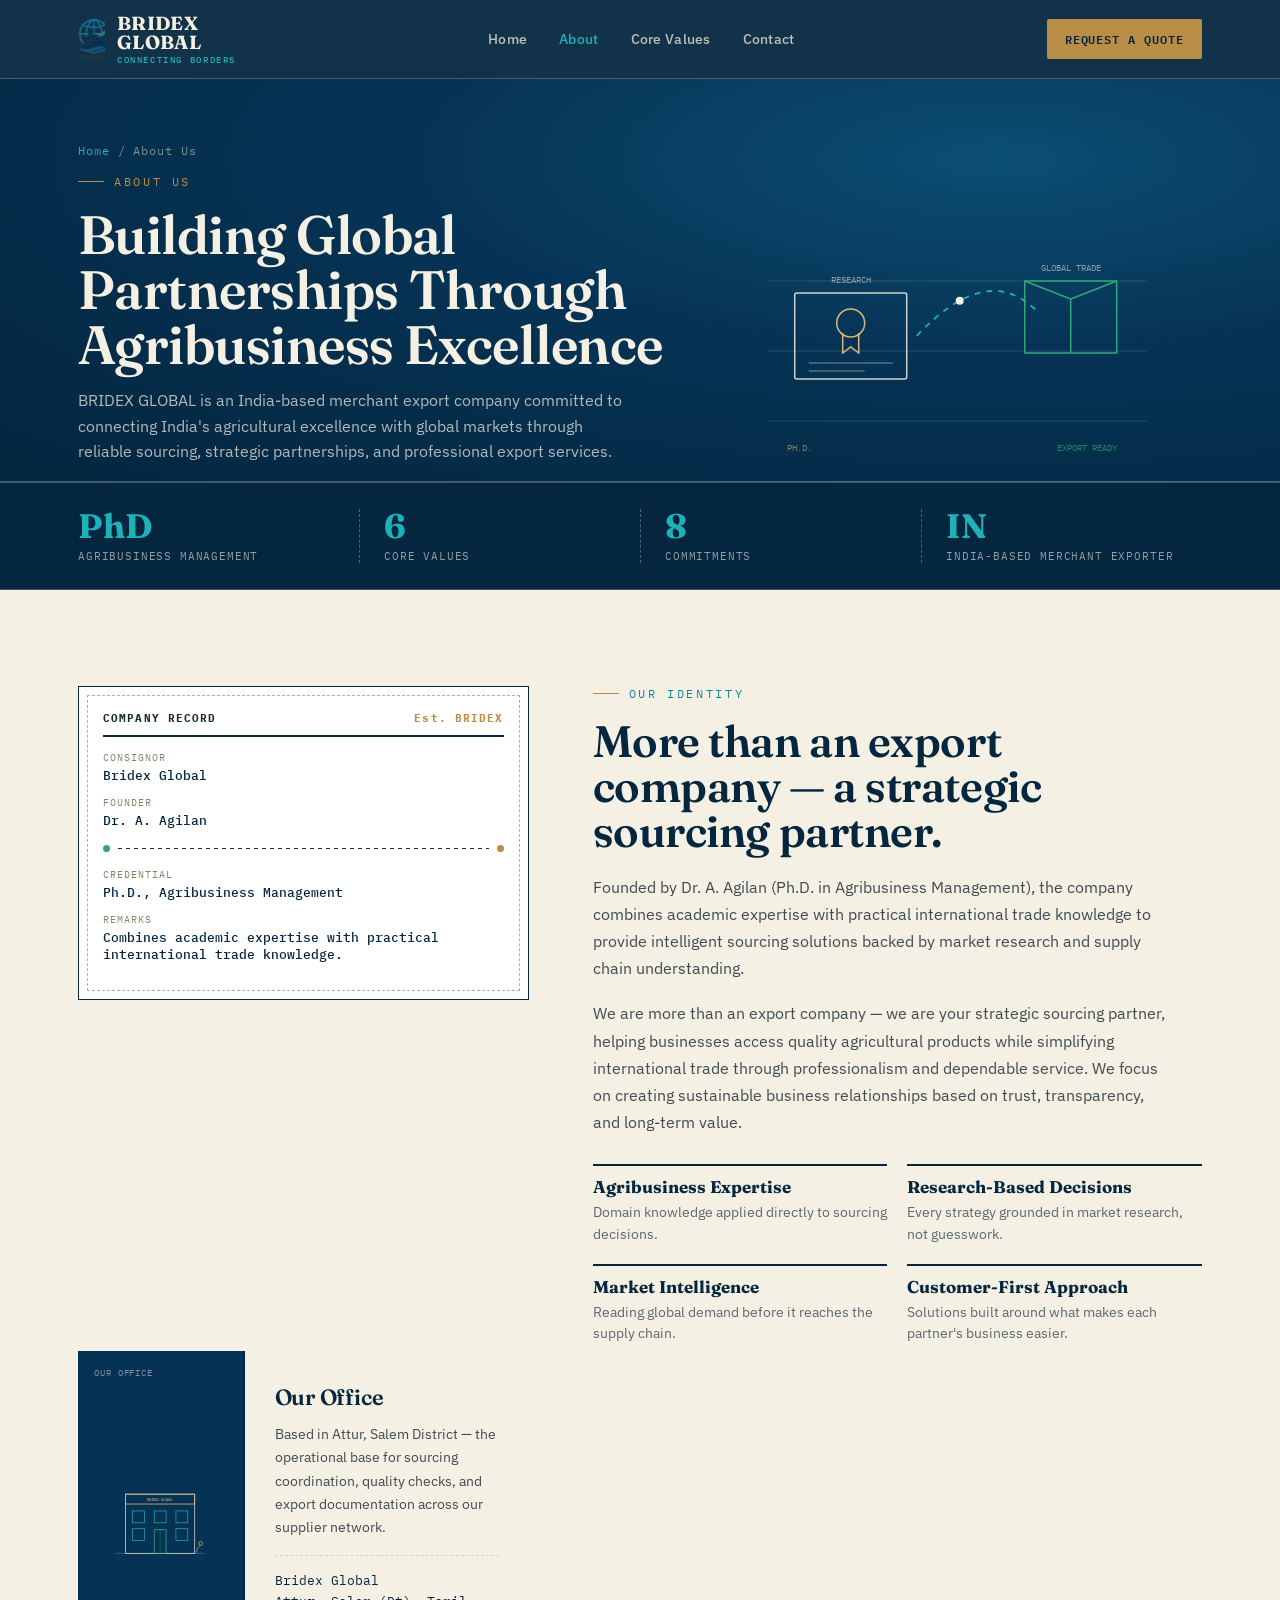
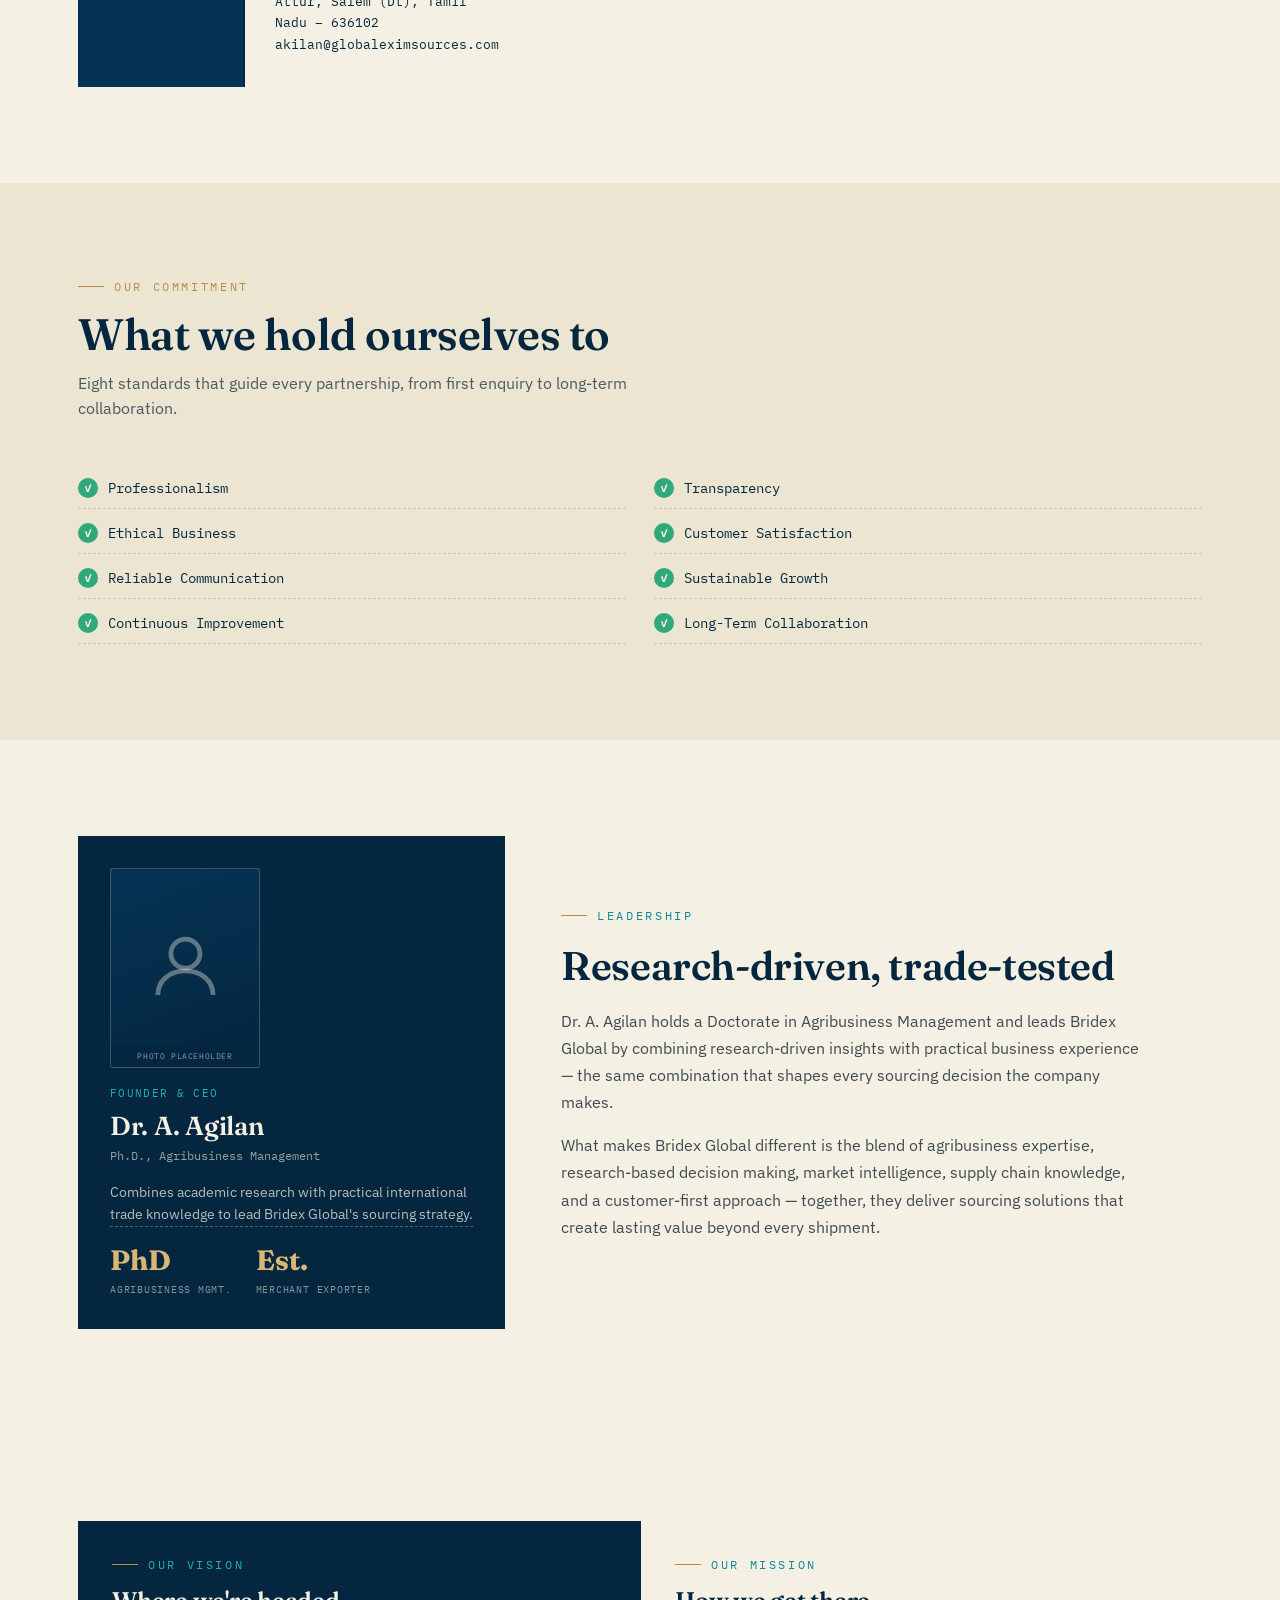
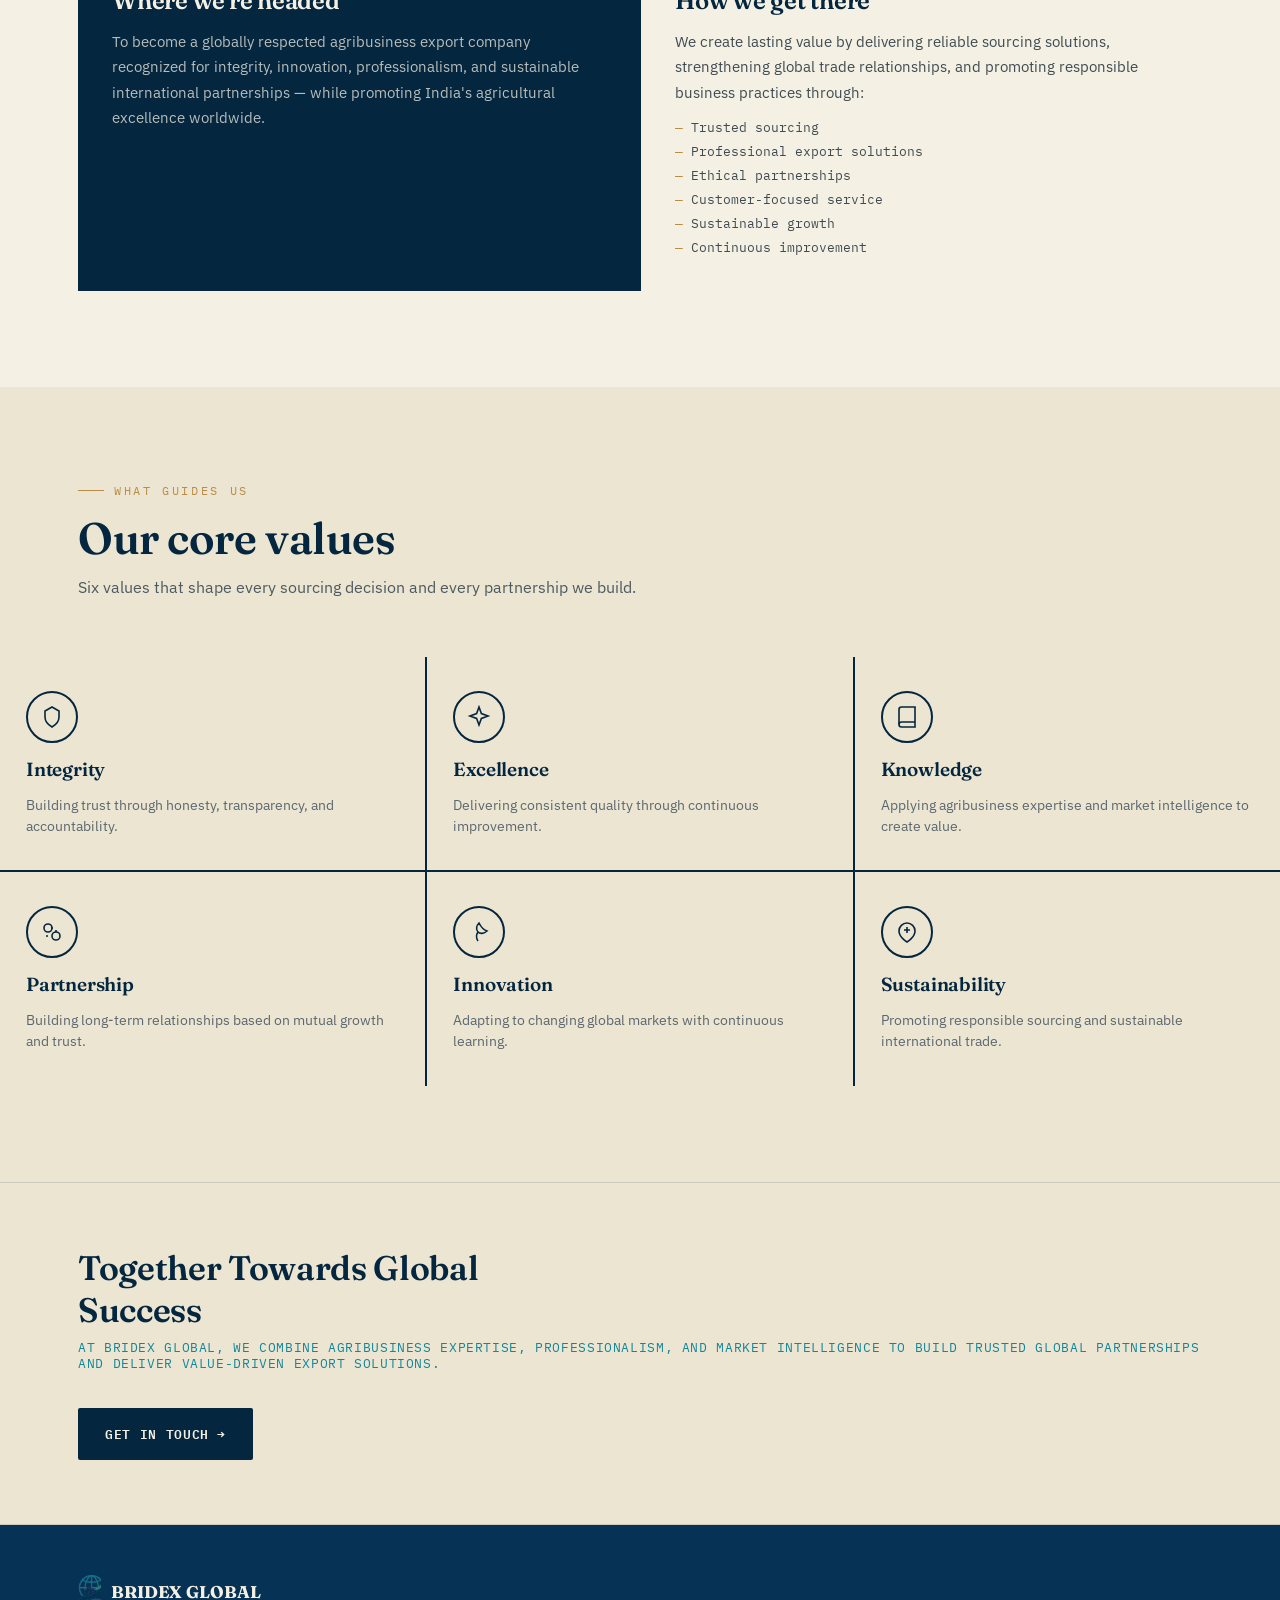
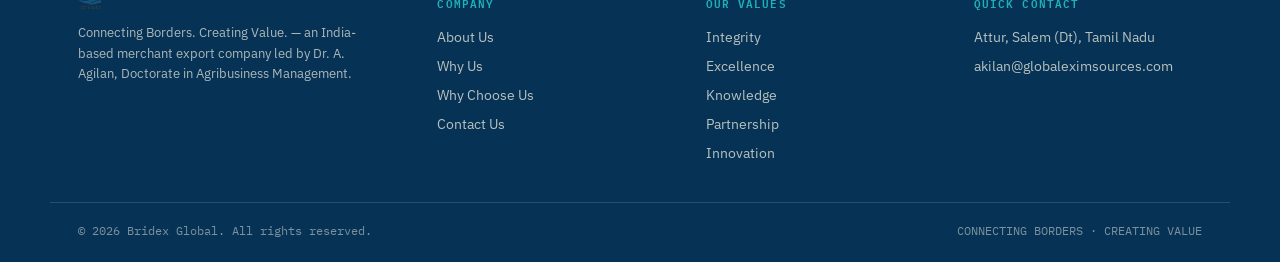
==== commit 641a48a1: "ImageAdded" ====
--- a/about.html
+++ b/about.html
@@ -107,6 +107,36 @@
       </ul>
     </div>
   </div>
+
+  <div class="wrap">
+    <div class="office-banner reveal" style="animation-delay:.1s">
+      <div class="img-wrap">
+        <span class="tag">Our Office</span>
+        <svg viewBox="0 0 260 200" xmlns="http://www.w3.org/2000/svg" role="img" aria-label="Illustration of the Bridex Global office">
+          <rect x="60" y="50" width="140" height="120" fill="none" stroke="#f4f0e3" stroke-width="1.6" opacity=".85"/>
+          <rect x="60" y="50" width="140" height="20" fill="none" stroke="#d9b876" stroke-width="1.6"/>
+          <text x="130" y="64" text-anchor="middle" fill="#d9b876" font-family="IBM Plex Mono" font-size="8">BRIDEX GLOBAL</text>
+          <g stroke="#1fb0b8" stroke-width="1.4" fill="none">
+            <rect x="74" y="84" width="24" height="24"/>
+            <rect x="118" y="84" width="24" height="24"/>
+            <rect x="162" y="84" width="24" height="24"/>
+            <rect x="74" y="120" width="24" height="24"/>
+            <rect x="162" y="120" width="24" height="24"/>
+          </g>
+          <rect x="118" y="122" width="24" height="48" fill="none" stroke="#2fa87a" stroke-width="1.6"/>
+          <line x1="130" y1="122" x2="130" y2="170" stroke="#2fa87a" stroke-width="1" opacity=".6"/>
+          <path d="M40 170 L220 170" stroke="rgba(244,240,227,0.3)" stroke-width="1.4"/>
+          <path d="M204 168 c0-10 8-14 8-14" fill="none" stroke="#d9b876" stroke-width="1.4"/>
+          <circle cx="212" cy="150" r="4" fill="none" stroke="#d9b876" stroke-width="1.4"/>
+        </svg>
+      </div>
+      <div class="info">
+        <h3>Our Office</h3>
+        <p>Based in Attur, Salem District — the operational base for sourcing coordination, quality checks, and export documentation across our supplier network.</p>
+        <div class="addr">Bridex Global<br>Attur, Salem (Dt), Tamil Nadu – 636102<br>akilan@globaleximsources.com</div>
+      </div>
+    </div>
+  </div>
 </section>
 
 <section class="why">
@@ -132,7 +162,10 @@
 <section class="leader" id="leadership">
   <div class="wrap">
     <div class="leader-card reveal">
-      <div class="leader-avatar"><span>AA</span></div>
+      <div class="ceo-photo">
+        <svg viewBox="0 0 24 24" fill="none" stroke="currentColor" stroke-width="1.4"><circle cx="12" cy="8" r="4.2"/><path d="M4 20c0-4.4 3.6-7 8-7s8 2.6 8 7"/></svg>
+        <span class="tag">Photo Placeholder</span>
+      </div>
       <div class="role">Founder &amp; CEO</div>
       <h3>Dr. A. Agilan</h3>
       <div class="sub">Ph.D., Agribusiness Management</div>
--- a/style.css
+++ b/style.css
@@ -267,6 +267,60 @@
 }
 .value-list li b{display:block;font-family:'Fraunces';font-size:17px;color:var(--navy-ink);margin-bottom:4px;}
 .value-list li span{font-size:13.5px;color:#5b6870;line-height:1.5;}
+
+/* ================= SHOWCASE (export categories) ================= */
+.showcase{background:var(--paper);}
+.showcase-grid{display:grid;grid-template-columns:repeat(4,1fr);gap:2px;background:var(--navy-ink);margin-top:8px;}
+.showcase-card{background:var(--paper);}
+.showcase-card .img-wrap{
+  width:100%;aspect-ratio:16/10;background:var(--navy);
+  display:flex;align-items:center;justify-content:center;position:relative;overflow:hidden;
+}
+.showcase-card .img-wrap img{width:100%;height:100%;object-fit:cover;display:block;}
+.showcase-card .img-wrap svg{width:62%;height:62%;}
+.showcase-card .img-wrap .tag{
+  position:absolute;top:12px;left:12px;font-family:'IBM Plex Mono';font-size:9px;
+  letter-spacing:0.1em;text-transform:uppercase;color:var(--paper);
+  background:rgba(4,38,63,0.65);padding:5px 10px;border-radius:2px;z-index:1;
+}
+.showcase-card .cap{padding:22px 24px;}
+.showcase-card .cap h4{font-size:20px;margin-bottom:6px;color:var(--navy-ink);}
+.showcase-card .cap p{font-size:13.5px;color:#5b6870;line-height:1.55;margin:0;}
+
+/* ================= OFFICE BANNER ================= */
+.office-banner{display:grid;grid-template-columns:1.15fr 0.85fr;gap:2px;background:var(--navy-ink);margin-top:8px;}
+.office-banner .img-wrap{
+  width:100%;min-height:280px;background:var(--navy);
+  display:flex;align-items:center;justify-content:center;position:relative;
+}
+.office-banner .img-wrap svg{width:78%;height:78%;}
+.office-banner .img-wrap .tag{
+  position:absolute;top:16px;left:16px;font-family:'IBM Plex Mono';font-size:9px;
+  letter-spacing:0.1em;text-transform:uppercase;color:rgba(244,240,227,0.5);
+}
+.office-banner .info{background:var(--paper);padding:32px 30px;display:flex;flex-direction:column;justify-content:center;}
+.office-banner .info h3{font-size:22px;margin-bottom:12px;color:var(--navy-ink);}
+.office-banner .info p{font-size:14px;line-height:1.65;color:#3f4b52;margin:0 0 16px;}
+.office-banner .info .addr{
+  font-family:'IBM Plex Mono';font-size:12.5px;color:var(--navy-ink);
+  border-top:1px dashed var(--line);padding-top:14px;line-height:1.7;
+}
+
+/* ================= CEO PLACEHOLDER PHOTO ================= */
+.ceo-photo{
+  width:150px;aspect-ratio:3/4;border-radius:3px;
+  background:linear-gradient(160deg, var(--navy) 0%, var(--navy-ink) 100%);
+  border:1px solid rgba(244,240,227,0.22);
+  display:flex;align-items:center;justify-content:center;
+  position:relative;margin-bottom:18px;overflow:hidden;
+}
+.ceo-photo svg{width:56%;height:56%;color:rgba(244,240,227,0.38);}
+.ceo-photo .tag{
+  position:absolute;bottom:0;left:0;right:0;padding:6px 0;
+  background:rgba(4,38,63,0.75);
+  font-family:'IBM Plex Mono';font-size:7.5px;letter-spacing:0.08em;text-transform:uppercase;
+  color:rgba(244,240,227,0.6);text-align:center;
+}
 
 /* ================= COMMITMENT CHECKLIST ================= */
 .commit-list{
@@ -551,6 +605,9 @@
   .grid-2{grid-template-columns:1fr;}
   .commit-list{grid-template-columns:1fr;}
   .split-cards{grid-template-columns:1fr;}
+  .showcase-grid{grid-template-columns:1fr 1fr;}
+  .office-banner{grid-template-columns:1fr;}
+  .office-banner .img-wrap{min-height:200px;}
   footer .wrap{grid-template-columns:1fr 1fr;}
   .cta-band .wrap{flex-direction:column;align-items:flex-start;}
 }
@@ -560,5 +617,6 @@
   .strip .item:first-child{border-top:none;padding-top:0;}
   .stamp-grid{grid-template-columns:1fr;}
   .stamp-grid.cols-3{grid-template-columns:1fr;}
+  .showcase-grid{grid-template-columns:1fr;}
   footer .wrap{grid-template-columns:1fr;}
 }
